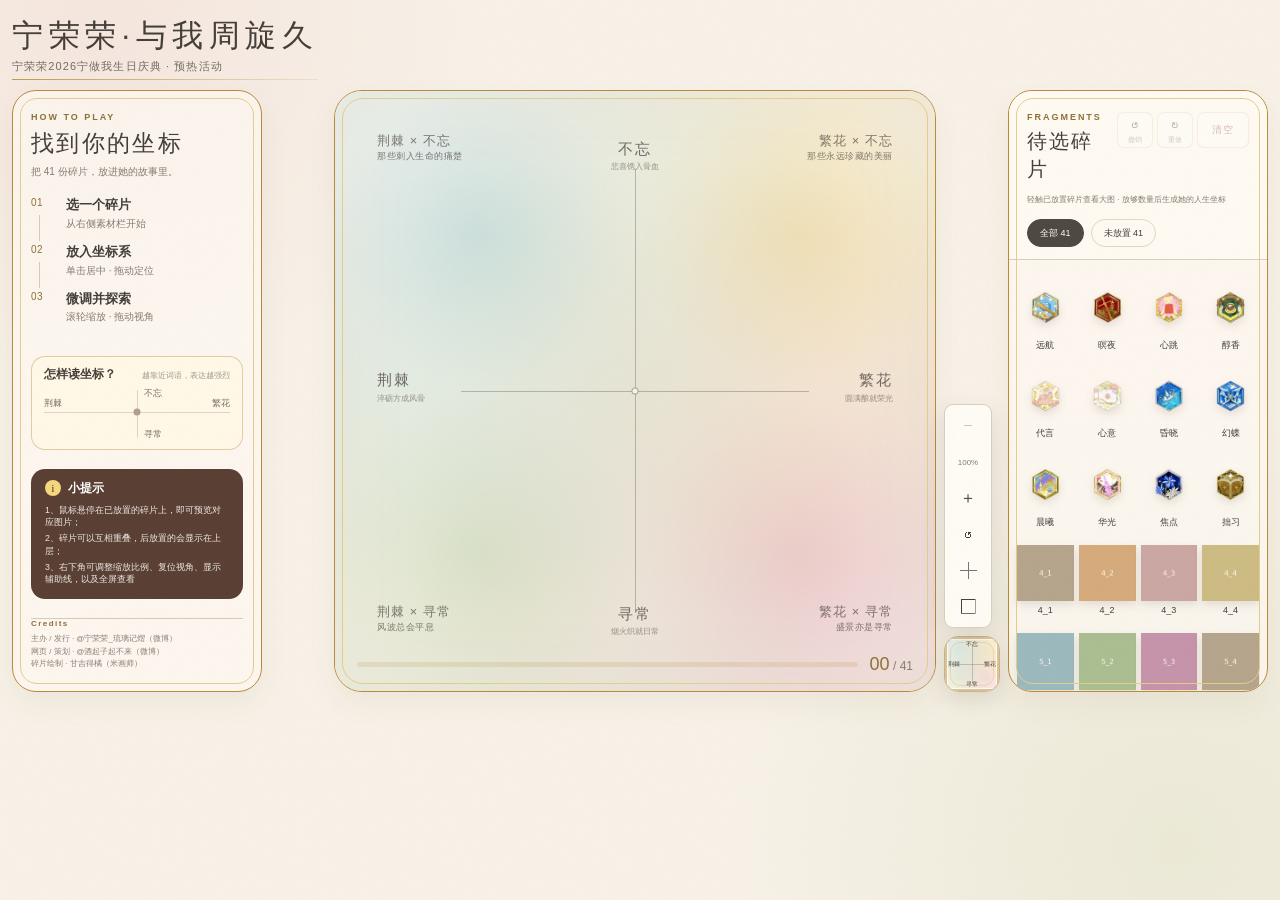
==== index.html @ 5f5aa4e3 "fix: 关闭结果图后完全重置状态" ====
<!doctype html>
<html lang="zh-CN">
<head>
  <meta charset="UTF-8">
  <meta name="viewport" content="width=device-width, initial-scale=1, viewport-fit=cover">
  <meta name="theme-color" content="#f8f2e8">
  <meta name="description" content="与我周旋久——宁荣荣2026宁做我生日庆典预热活动">
  <title>宁荣荣·与我周旋久</title>
  <link rel="stylesheet" href="styles.css?v=20260728-07">
  <link rel="stylesheet" href="fonts.css?v=20260724-01">
</head>
<body>
  <div class="paper-noise" aria-hidden="true"></div>
  <main class="app-shell" id="app">
    <header class="site-header">
      <div class="title-block">
        <h1>宁荣荣·与我周旋久</h1>
        <p class="subtitle">宁荣荣2026宁做我生日庆典 · 预热活动</p>
        <span class="title-rule" aria-hidden="true"></span>
      </div>
      <div class="mobile-credits" aria-label="制作名单">
        <span>主办 / 发行 · @宁荣荣_琉璃记熠<span class="credit-suffix">（微博）</span></span>
        <span>网页 / 策划 · @酒起子起不来<span class="credit-suffix">（微博）</span></span>
        <span>碎片绘制 · 甘吉得橘<span class="credit-suffix">（米画师）</span></span>
      </div>
    </header>

    <section class="workspace" aria-label="碎片坐标编辑器">
      <aside class="guide-panel desktop-only">
        <div class="guide-scroll">
          <div class="guide-primary">
            <p class="section-index">HOW TO PLAY</p>
            <h2>找到你的坐标</h2>
            <p class="guide-intro">把 41 份碎片，放进她的故事里。</p>
            <ol class="steps">
              <li><b>选一个碎片</b><span>从右侧素材栏开始</span></li>
              <li><b>放入坐标系</b><span>单击居中 · 拖动定位</span></li>
              <li><b>微调并探索</b><span>滚轮缩放 · 拖动视角</span></li>
            </ol>
          </div>
          <div class="axis-legend">
            <div class="axis-legend-head"><strong>怎样读坐标？</strong><span>越靠近词语，表达越强烈</span></div>
            <div class="mini-axis" aria-hidden="true">
              <span class="mini-axis-line mini-axis-x"></span>
              <span class="mini-axis-line mini-axis-y"></span>
              <i class="mini-axis-origin"></i>
              <b class="mini-left">荆棘</b><b class="mini-right">繁花</b>
              <b class="mini-top">不忘</b><b class="mini-bottom">寻常</b>
            </div>
          </div>
          <div class="tip-card">
            <strong><i>i</i>小提示</strong>
            <p>1、鼠标悬停在已放置的碎片上，即可预览对应图片；</p>
            <p>2、碎片可以互相重叠，后放置的会显示在上层；</p>
            <p>3、右下角可调整缩放比例、复位视角、显示辅助线，以及全屏查看</p>
          </div>
        </div>
        <div class="guide-footer">
          <div class="credits">
            <span>Credits</span>
            <p>主办 / 发行 · @宁荣荣_琉璃记熠<span class="credit-suffix">（微博）</span></p>
            <p>网页 / 策划 · @酒起子起不来<span class="credit-suffix">（微博）</span></p>
            <p>碎片绘制 · 甘吉得橘<span class="credit-suffix">（米画师）</span></p>
          </div>
        </div>
      </aside>

      <section class="coordinate-section" aria-label="人生坐标系">
        <div class="coordinate-main">
          <div class="mobile-instruction mobile-only" id="mobileInstruction" data-mode="full">
            <div class="mobile-guide-full" id="mobileGuideFull">
              <div class="mobile-guide-step guide-select"><span>1</span><p><b>放置预览</b><small>轻触放置，再点看大图</small></p></div>
              <div class="mobile-guide-step guide-place"><span>2</span><p><b>拖动定位</b><small>长按移到合适位置</small></p></div>
              <div class="mobile-guide-step guide-adjust"><span>3</span><p><b>生成坐标</b><small>放够数量后开启</small></p></div>
            </div>
            <div class="mobile-guide-compact" id="mobileGuideCompact" aria-hidden="true">
              <span>轻触放置/看大图 · 长按拖动定位</span>
              <button type="button" id="mobileGuideCollapseBtn">我知道了</button>
            </div>
          </div>
          <div class="coordinate-editor">
          <div class="coordinate-frame" id="coordinateFrame">
          <div class="coordinate-world" id="coordinateWorld">
            <div class="quadrant-glow" aria-hidden="true"></div>
            <div class="axis axis-x" aria-hidden="true"></div>
            <div class="axis axis-y" aria-hidden="true"></div>
            <div class="origin-mark" aria-hidden="true"></div>
            <div class="guide-line guide-line-x" id="guideLineX" aria-hidden="true"></div>
            <div class="guide-line guide-line-y" id="guideLineY" aria-hidden="true"></div>
            <div class="quadrant-label q-ul"><strong>荆棘 × 不忘</strong><span>那些刺入生命的痛楚</span></div>
            <div class="quadrant-label q-ur"><strong>繁花 × 不忘</strong><span>那些永远珍藏的美丽</span></div>
            <div class="quadrant-label q-ll"><strong>荆棘 × 寻常</strong><span>风波总会平息</span></div>
            <div class="quadrant-label q-lr"><strong>繁花 × 寻常</strong><span>盛景亦是寻常</span></div>
            <div class="axis-copy axis-left"><strong>荆棘</strong><span>淬砺方成风骨</span></div>
            <div class="axis-copy axis-right"><strong>繁花</strong><span>圆满酿就荣光</span></div>
            <div class="axis-copy axis-top"><strong>不忘</strong><span>悲喜镌入骨血</span></div>
            <div class="axis-copy axis-bottom"><strong>寻常</strong><span>烟火织就日常</span></div>
          </div>
          <div class="placed-layer" id="placedLayer"></div>
          <div class="drop-feedback" id="dropFeedback" aria-hidden="true"><span>松开放置</span></div>
          <div class="desktop-progress desktop-only" aria-label="放置进度">
            <div class="desktop-progress-track" aria-hidden="true"><div class="desktop-progress-fill" id="desktopProgressFill"></div></div>
            <strong><em id="placedCountDesktop">00</em> / <span data-total>41</span></strong>
          </div>
          </div>
          <div class="coordinate-side-tools">
          <div class="coordinate-toolbar" id="coordinateToolbar" role="toolbar" aria-label="坐标工具条">
            <button class="toolbar-handle" id="toolbarHandle" type="button" aria-label="拖动工具条"><i></i><i></i><i></i><i></i><i></i><i></i></button>
            <button class="desktop-tool" id="zoomOutBtn" type="button" aria-label="缩小坐标视角">−</button>
            <output class="desktop-tool zoom-value" id="zoomValue" aria-label="当前缩放比例">100%</output>
            <button class="desktop-tool" id="zoomInBtn" type="button" aria-label="放大坐标视角">＋</button>
            <button id="resetViewBtn" type="button" aria-label="复位视角，不会清空已放置碎片" title="复位视角">↺</button>
            <button id="guideBtn" type="button" aria-label="开启参考线" aria-pressed="false" title="开启参考线"><span class="guide-icon"></span></button>
            <button id="fullscreenBtn" type="button" aria-label="进入全屏" aria-pressed="false" title="全屏"><span class="fullscreen-icon"></span></button>
          </div>
          <div class="viewport-minimap desktop-only" id="viewportMinimap" role="application" aria-label="当前画布位置预览，可点击或拖动定位">
            <div class="minimap-axis minimap-axis-x" aria-hidden="true"></div>
            <div class="minimap-axis minimap-axis-y" aria-hidden="true"></div>
            <span class="minimap-label minimap-top">不忘</span>
            <span class="minimap-label minimap-right">繁花</span>
            <span class="minimap-label minimap-bottom">寻常</span>
            <span class="minimap-label minimap-left">荆棘</span>
            <div class="minimap-viewport" id="minimapViewport" aria-hidden="true"></div>
          </div>
          </div>
          </div>
        </div>
      </section>

      <aside class="library-panel" id="libraryPanel" aria-label="待选碎片">
        <div class="library-head" id="libraryHead">
          <div class="library-title-row">
            <div><p class="section-index">FRAGMENTS</p><h2>待选碎片</h2></div>
            <div class="history-actions" role="group" aria-label="历史操作">
              <button id="undoBtn" type="button" aria-label="撤销上一步" disabled><span>↺</span><small>撤销</small></button>
              <button id="redoBtn" type="button" aria-label="重做下一步" disabled><span>↻</span><small>重做</small></button>
              <button class="clear-btn" id="clearBtn" type="button" aria-label="一键清空全部已放置碎片"><span>清空</span></button>
            </div>
          </div>
          <p class="library-help">轻触已放置碎片查看大图 · 放够数量后生成她的人生坐标</p>
          <div class="filter-row" role="group" aria-label="碎片筛选">
            <button class="filter-btn is-active" data-filter="all" type="button" aria-pressed="true">全部 <span data-total>41</span></button>
            <button class="filter-btn" data-filter="unplaced" type="button" aria-pressed="false">未放置 <span id="unplacedCount">41</span></button>
          </div>
          <button class="share-trigger" id="shareTriggerBtn" type="button" hidden>生成她的人生坐标</button>
          <div class="return-target" id="returnTarget" aria-hidden="true"><span>↓</span>松开放回待选区</div>
        </div>
        <div class="logo-scroll" id="logoScroll">
          <div class="logo-grid" id="logoGrid"></div>
          <div class="empty-state" id="emptyState" hidden>所有碎片都已放入坐标</div>
        </div>
        <div class="mobile-progress mobile-only"><span>已放置</span><strong><em id="placedCountMobile">00</em> / <span data-total>41</span></strong></div>
      </aside>
    </section>
  </main>

  <div class="preview-backdrop" id="previewBackdrop" aria-hidden="true"></div>
  <div class="preview-popover" id="previewPopover" role="dialog" aria-label="碎片图片预览" hidden>
    <div id="previewMedia"></div>
  </div>
  <div class="immersive-return" id="immersiveReturn" aria-hidden="true">松开放回待选区</div>
  <div class="drag-ghost" id="dragGhost" aria-hidden="true"></div>
  <div class="toast-stack" id="toastStack" aria-live="polite" aria-atomic="true"></div>
  <div class="sr-only" id="liveRegion" aria-live="polite"></div>

  <dialog class="user-id-dialog" id="userIdDialog" aria-label="输入捡拾者 ID">
    <div class="dialog-card">
      <button class="user-id-close" id="userIdCloseBtn" type="button" aria-label="关闭 ID 输入">×</button>
      <p class="section-index">PICKER ID</p>
      <h2>🎉碎片已捡拾成功</h2>
      <p class="user-id-subtitle">如果需要在结果页署名，请在下方留下你的 ID 信息</p>
      <p class="user-id-prompt">本次捡拾者：<input type="text" id="userIdInput" class="user-id-input" placeholder="请输入你的 ID" maxlength="20" autocomplete="off"></p>
      <div class="dialog-actions">
        <button id="anonymousBtn" type="button"><span class="btn-main">不署名</span><span class="btn-sub">直接输出结果</span></button>
        <button id="confirmUserIdBtn" type="button"><span class="btn-main">确认 ID</span><span class="btn-sub">以此信息输出结果</span></button>
      </div>
    </div>
  </dialog>

  <dialog class="share-dialog" id="shareDialog" aria-label="结果图预览">
    <div class="share-dialog-card">
      <button class="share-close" id="shareCloseBtn" type="button" aria-label="关闭结果图预览">×</button>
      <div class="share-preview" id="sharePreview"><span>正在生成结果图…</span></div>
      <div class="share-save-guide" id="shareSaveGuide" hidden aria-live="polite">
        <div class="share-save-guide-card">
          <strong>长按图片保存到照片</strong>
          <p>当前浏览器没有打开系统保存面板。请长按上方结果图，在系统菜单中选择“保存到照片”。</p>
          <button id="shareSaveGuideCloseBtn" type="button">知道了</button>
        </div>
      </div>
      <div class="share-actions">
        <a id="downloadShareBtn" href="#" download="与我周旋久-我的故事坐标.png" aria-disabled="true">保存图片</a>
        <button id="regenerateShareBtn" type="button">重新生成</button>
        <button id="continueEditBtn" type="button">继续调整</button>
      </div>
      <p class="share-help">点击保存会优先打开 iOS 系统面板；若未弹出，请按页面提示长按图片保存。</p>
    </div>
  </dialog>

  <dialog class="confirm-dialog" id="clearDialog" aria-labelledby="clearTitle">
    <div class="dialog-card">
      <p class="section-index">CLEAR ALL</p>
      <h2 id="clearTitle">清空全部坐标？</h2>
      <p>已放置的碎片将全部回到待选区。清空后仍可撤销一次。</p>
      <div class="dialog-actions">
        <button id="cancelClearBtn" type="button">暂不清空</button>
        <button class="danger" id="confirmClearBtn" type="button">确认清空</button>
      </div>
    </div>
  </dialog>

  <noscript>请启用 JavaScript 后参与活动。</noscript>
  <script src="personality-results.js?v=20260728-11" defer></script>
  <script src="share-card.js?v=20260814-14" defer></script>
  <script src="app.js?v=20260728-10" defer></script>
</body>
</html>
---- styles.css ----
:root {
  --paper: #f7f1e7;
  --paper-2: #fffaf1;
  --ink: #453f3a;
  --muted: #857d73;
  --gold: #bd9b55;
  --gold-deep: #8e7137;
  --line: rgba(117, 102, 76, .3);
  --danger: #b85f55;
  --shadow: 0 18px 44px rgba(68, 57, 42, .14);

  /* 主页坐标系象限色配置：只换颜色顺序时，优先调整下面 8 个 --coord-q-* 变量。 */
  --coord-pink-main: 225 157 172;
  --coord-pink-soft: 234 190 197;
  --coord-yellow-main: 234 203 113;
  --coord-yellow-soft: 241 222 164;
  --coord-blue-main: 154 199 205;
  --coord-blue-soft: 193 220 218;
  --coord-green-main: 179 202 149;
  --coord-green-soft: 211 222 186;
  /* 左上：荆棘 × 不忘 */
  --coord-q-ul-main: var(--coord-blue-main);
  --coord-q-ul-soft: var(--coord-blue-soft);
  /* 右上：繁花 × 不忘 */
  --coord-q-ur-main: var(--coord-yellow-main);
  --coord-q-ur-soft: var(--coord-yellow-soft);
  /* 左下：荆棘 × 寻常 */
  --coord-q-ll-main: var(--coord-green-main);
  --coord-q-ll-soft: var(--coord-green-soft);
  /* 右下：繁花 × 寻常 */
  --coord-q-lr-main: var(--coord-pink-main);
  --coord-q-lr-soft: var(--coord-pink-soft);
}

* { box-sizing: border-box; }

html, body { min-height: 100%; }

img {
  -webkit-user-drag: none;
}

body {
  margin: 0;
  color: var(--ink);
  background:
    radial-gradient(circle at 8% 2%, rgba(235, 184, 184, .2), transparent 24rem),
    radial-gradient(circle at 92% 94%, rgba(196, 206, 159, .23), transparent 28rem),
    var(--paper);
  font-family: var(--sans);
  overflow-x: hidden;
  overscroll-behavior: none;
}

button { color: inherit; font: inherit; }
button, [role="button"] { -webkit-tap-highlight-color: transparent; }
.logo-card, .placed-logo, .preview-popover, .drag-ghost,
.logo-card *, .placed-logo *, .preview-popover *, .drag-ghost * {
  user-select: none;
  -webkit-user-select: none;
  -webkit-touch-callout: none;
  -webkit-user-drag: none;
}
.logo-card img, .placed-logo img, .preview-popover img, .drag-ghost img {
  pointer-events: none;
}
button:focus-visible, .logo-card:focus-visible {
  outline: 3px solid rgba(166, 124, 43, .56);
  outline-offset: 3px;
}
button:disabled { cursor: not-allowed; opacity: .36; }

.paper-noise {
  position: fixed;
  inset: 0;
  pointer-events: none;
  opacity: .28;
  z-index: 10000;
  background-image: url("data:image/svg+xml,%3Csvg xmlns='http://www.w3.org/2000/svg' width='150' height='150' viewBox='0 0 150 150'%3E%3Cfilter id='n'%3E%3CfeTurbulence type='fractalNoise' baseFrequency='.8' numOctaves='3' stitchTiles='stitch'/%3E%3C/filter%3E%3Crect width='100%25' height='100%25' filter='url(%23n)' opacity='.045'/%3E%3C/svg%3E");
}

.app-shell {
  min-height: 100dvh;
  padding: 20px 12px 18px;
  position: relative;
}

.site-header {
  min-height: 58px;
  display: flex;
  align-items: flex-start;
  justify-content: space-between;
  max-width: 1440px;
  margin: 0 auto 10px;
}

.section-index {
  margin: 0 0 5px;
  color: var(--gold-deep);
  font: 600 9px/1.2 var(--sans);
  letter-spacing: .22em;
}

.title-block h1 {
  margin: 0;
  font: 500 clamp(28px, 2.4vw, 38px)/1.05 var(--sans);
  letter-spacing: .18em;
}

.subtitle {
  display: inline-block;
  margin: 7px 0 0;
  color: #756c62;
  font-size: 11px;
  letter-spacing: .1em;
}

.title-rule {
  display: block;
  height: 1px;
  width: 100%;
  margin-top: 5px;
  background: linear-gradient(90deg, var(--gold), rgba(189, 155, 85, .15));
}

.mobile-credits, .mobile-only { display: none; }

.workspace {
  max-width: 1480px;
  height: min(780px, calc(100dvh - 108px));
  min-height: 580px;
  margin: 0 auto;
  display: grid;
  grid-template-columns: minmax(255px, 270px) minmax(480px, 1fr) minmax(348px, 360px);
  justify-content: center;
  gap: 12px;
}

.guide-panel, .library-panel, .coordinate-frame, .mobile-instruction {
  --frame-radius: 24px;
  position: relative;
  border: 1.6px solid #b88a3a;
  border-radius: var(--frame-radius);
  background: rgba(255, 251, 244, .63);
  box-shadow: 0 12px 30px rgba(103, 75, 31, .06);
}

.guide-panel::after, .library-panel::after, .coordinate-frame::after, .mobile-instruction::after {
  content: "";
  position: absolute;
  inset: 7px;
  z-index: 30;
  border: 1px solid #e4cc8b;
  border-radius: calc(var(--frame-radius) - 7px);
  pointer-events: none;
}

.guide-panel {
  height: 100%;
  min-height: 0;
  display: flex;
  flex-direction: column;
  padding: 21px 18px 20px;
}

.guide-scroll { overflow: auto; min-height: 0; scrollbar-width: thin; }
.guide-scroll h2, .library-head h2 {
  font: 500 23px/1.38 var(--sans);
  letter-spacing: .1em;
  margin: 0;
}
.guide-intro { margin: 5px 0 0; color: var(--muted); font-size: 10px; white-space: nowrap; }

.steps { list-style: none; padding: 0; margin: 18px 0 8px; counter-reset: step; }
.steps li { position: relative; padding: 0 0 13px 35px; }
.steps li::before {
  counter-increment: step;
  content: "0" counter(step);
  position: absolute;
  left: 0;
  top: 1px;
  color: var(--gold-deep);
  font: 600 10px/1 var(--sans);
  letter-spacing: .05em;
}
.steps li:not(:last-child)::after { content: ""; position: absolute; left: 8px; top: 18px; bottom: 3px; border-left: 1px solid var(--line); }
.steps b { display: block; font: 600 13px/1.3 var(--sans); }
.steps span { display: block; color: var(--muted); font-size: 10px; line-height: 1.5; margin-top: 2px; white-space: nowrap; }

.axis-legend { border: 1px solid rgba(196, 163, 91, .5); border-radius: 14px; padding: 9px 12px 8px; background: #fff8e7; }
.axis-legend-head { display: flex; align-items: baseline; justify-content: space-between; gap: 8px; white-space: nowrap; }
.axis-legend-head strong { font: 600 12px var(--sans); }
.axis-legend-head span { color: #a0978e; font-size: 8px; }
.mini-axis { position: relative; height: 54px; margin-top: 4px; color: #796e66; }
.mini-axis-line { position: absolute; display: block; background: #ddd5cd; }
.mini-axis-x { left: 0; right: 0; top: 25px; height: 1px; }
.mini-axis-y { top: 3px; bottom: 3px; left: 50%; width: 1px; }
.mini-axis-origin { position: absolute; left: 50%; top: 25px; width: 7px; height: 7px; border-radius: 50%; background: #b29e8e; transform: translate(-50%, -50%); }
.mini-axis b { position: absolute; font: 600 9px var(--sans); }
.mini-left { left: 0; top: 10px; }.mini-right { right: 0; top: 10px; }
.mini-top { left: calc(50% + 7px); top: 0; }.mini-bottom { left: calc(50% + 7px); bottom: 0; }
.tip-card { margin-top: 8px; padding: 11px 14px 10px; border-radius: 14px; background: #5a4034; color: #fff; }
.tip-card strong { display: flex; align-items: center; gap: 7px; margin-bottom: 7px; font: 600 12px var(--sans); }
.tip-card strong i { width: 16px; height: 16px; display: grid; place-items: center; border-radius: 50%; background: #f4d77e; color: #2d2a27; font: 700 10px var(--symbol); }
.tip-card p { margin: 3px 0; color: #eee8e3; font-size: 8.8px; line-height: 1.45;  }

.guide-footer { margin-top: auto; padding-top: 11px; }
.desktop-progress { display: none; }
.desktop-progress strong { font: 400 12px var(--sans); color: var(--muted); white-space: nowrap; }
.desktop-progress em { color: var(--gold-deep); font: 500 18px var(--sans); font-style: normal; }
.desktop-progress-track { flex: 1; height: 5px; border-radius: 999px; background: rgba(184, 138, 58, .16); overflow: hidden; }
.desktop-progress-fill { width: 0%; height: 100%; border-radius: inherit; background: var(--gold); transition: width .22s ease; }
.credits { padding-top: 11px; font-size: 8px; color: #8a8177; line-height: 1.6; }
.credits > span { display: block; margin-bottom: 5px; color: var(--gold-deep); font: 600 8px var(--sans); letter-spacing: .18em; }
.credits p { margin: 0; }

.coordinate-section { height: 100%; min-height: 0; }
.coordinate-main { position: relative; min-width: 0; height: 100%; display: flex; align-items: center; justify-content: center; }
.coordinate-editor { width: 100%; display: grid; grid-template-columns: 72px minmax(0, 1fr) 72px; align-items: stretch; column-gap: 8px; }
.coordinate-side-tools { grid-column: 3; width: 72px; min-width: 0; display: flex; flex-direction: column; align-items: flex-start; justify-content: flex-end; gap: 8px; }
.coordinate-frame {
  grid-column: 2;
  --frame-radius: 28px;
  position: relative;
  width: min(100%, calc(100dvh - 108px));
  max-width: 780px;
  aspect-ratio: 1;
  align-self: center;
  overflow: hidden;
  cursor: grab;
  touch-action: none;
  background: #f8f4ed;
}
.coordinate-frame.is-panning { cursor: grabbing; }
.coordinate-frame.is-drop-valid { box-shadow: inset 0 0 0 3px rgba(184, 141, 56, .74), 0 0 0 6px rgba(184, 141, 56, .12); }
.coordinate-frame.is-drop-invalid { box-shadow: inset 0 0 0 3px rgba(184, 95, 85, .75); }

.coordinate-world {
  position: absolute;
  inset: 0;
  transform-origin: 50% 50%;
  will-change: transform;
  overflow: visible;
  background:
    /* 左上：荆棘 × 不忘 */
    radial-gradient(ellipse at 24% 24%, rgb(var(--coord-q-ul-main) / .45) 0%, rgb(var(--coord-q-ul-soft) / .28) 23%, rgba(248, 244, 237, 0) 58%),
    /* 右上：繁花 × 不忘 */
    radial-gradient(ellipse at 77% 24%, rgb(var(--coord-q-ur-main) / .45) 0%, rgb(var(--coord-q-ur-soft) / .26) 24%, rgba(248, 244, 237, 0) 58%),
    /* 左下：荆棘 × 寻常 */
    radial-gradient(ellipse at 24% 77%, rgb(var(--coord-q-ll-main) / .42) 0%, rgb(var(--coord-q-ll-soft) / .26) 25%, rgba(248, 244, 237, 0) 59%),
    /* 右下：繁花 × 寻常 */
    radial-gradient(ellipse at 77% 77%, rgb(var(--coord-q-lr-main) / .48) 0%, rgb(var(--coord-q-lr-soft) / .27) 25%, rgba(248, 244, 237, 0) 59%),
    linear-gradient(135deg, #faf7f1, #f5f0e8);
}

.quadrant-glow { position: absolute; inset: 0; box-shadow: inset 0 0 90px rgba(107, 89, 58, .06); pointer-events: none; }
.axis { position: absolute; background: rgba(90, 81, 72, .35); pointer-events: none; }
.axis-x { left: 21%; right: 21%; top: 50%; height: 1px; }
.axis-y { top: 15%; bottom: 15%; left: 50%; width: 1px; }
.origin-mark { position: absolute; width: 7px; height: 7px; left: 50%; top: 50%; border: 1px solid rgba(91, 80, 65, .46); border-radius: 50%; transform: translate(-50%, -50%); background: #f7f1e8; }
.guide-line { display: none; position: absolute; z-index: 4; pointer-events: none; border-color: rgba(139, 106, 42, .58); border-style: dashed; }
.guide-line-x { left: 3%; right: 3%; height: 0; border-width: 1px 0 0; top: 50%; }
.guide-line-y { top: 3%; bottom: 3%; width: 0; border-width: 0 0 0 1px; left: 50%; }
.coordinate-world.guides-on .guide-line { display: block; }

.coordinate-world { --coord-label-gap: 1px; --coord-label-edge: 7%; --coord-bottom-label-top: 85.5%; }
.quadrant-label { position: absolute; z-index: 1; color: rgba(73, 66, 60, .68); line-height: 1.28; pointer-events: none; }
.quadrant-label strong { display: block; font: 500 clamp(11px, 1vw, 14px) var(--sans); letter-spacing: .08em; }
.quadrant-label span { display: block; margin-top: var(--coord-label-gap); font-size: clamp(7px, .7vw, 9px); line-height: 1.28; letter-spacing: .06em; }
.q-ul { left: var(--coord-label-edge); top: var(--coord-label-edge); }.q-ur { right: var(--coord-label-edge); top: var(--coord-label-edge); text-align: right; }
.q-ll { left: var(--coord-label-edge); top: var(--coord-bottom-label-top); }.q-lr { right: var(--coord-label-edge); top: var(--coord-bottom-label-top); text-align: right; }
.axis-copy { position: absolute; z-index: 1; pointer-events: none; color: rgba(68, 61, 56, .74); }
.axis-copy strong { display: block; font: 500 clamp(12px, 1.2vw, 17px) var(--sans); letter-spacing: .12em; }
.axis-copy span { display: block; margin-top: var(--coord-label-gap); font-size: clamp(7px, .65vw, 9px); line-height: 1.28; color: rgba(91, 82, 74, .58); }
.axis-left, .axis-right { top: 50%; width: 24%; height: 0; }
.axis-left { left: var(--coord-label-edge); text-align: left; }
.axis-right { right: var(--coord-label-edge); text-align: right; }
.axis-left strong, .axis-right strong { position: absolute; bottom: calc(var(--coord-label-gap) / 2); width: 100%; }
.axis-left span, .axis-right span { position: absolute; top: calc(var(--coord-label-gap) / 2); width: 100%; }
.axis-top { top: var(--coord-label-edge); left: 50%; transform: translateX(-50%); display: flex; flex-direction: column; align-items: center; text-align: center; gap: 0; }
.axis-bottom { top: var(--coord-bottom-label-top); left: 50%; transform: translateX(-50%); display: flex; flex-direction: column; align-items: center; text-align: center; gap: 0; }

.placed-layer { position: absolute; inset: 0; z-index: 5; pointer-events: none; }
.placed-logo {
  position: absolute;
  width: 54px;
  aspect-ratio: 1;
  border: 0;
  padding: 0;
  background: transparent;
  transform: translate(-50%, -50%);
  cursor: grab;
  touch-action: none;
  pointer-events: auto;
  filter: none;
  user-select: none;
  -webkit-user-select: none;
  -webkit-touch-callout: none;
}
.placed-logo:active { cursor: grabbing; }
.placed-logo img, .placed-logo .placeholder-mark { display: block; width: 100%; height: 100%; object-fit: contain; user-select: none; -webkit-user-select: none; -webkit-user-drag: none; -webkit-touch-callout: none; }
.placed-logo .placeholder-mark { display: grid; place-items: center; color: rgba(255,255,255,.82); font: 600 12px var(--sans); border-radius: 10px; }
.placed-logo.is-selected { filter: none; }
.placed-logo.is-overlap { animation: overlapPulse .7s ease; }
@keyframes overlapPulse { 45% { transform: translate(-50%, -50%) scale(1.08); } }

.coordinate-toolbar {
  position: static;
  z-index: 20;
  display: flex;
  flex-direction: column;
  align-items: center;
  gap: 4px;
  min-width: 42px;
  padding: 5px 7px;
  border: 1px solid rgba(125, 105, 68, .3);
  border-radius: 9px;
  background: rgba(255, 252, 247, .9);
  box-shadow: 0 9px 24px rgba(62, 52, 38, .13);
  backdrop-filter: blur(10px);
  -webkit-backdrop-filter: blur(10px);
  touch-action: none;
  margin: 0;
}
.coordinate-toolbar button, .zoom-value {
  width: 32px;
  height: 32px;
  border: 0;
  border-radius: 6px;
  background: transparent;
  display: grid;
  place-items: center;
  padding: 0;
  font-size: 16px;
}
.coordinate-toolbar button:hover { background: rgba(181, 151, 94, .12); }
.coordinate-toolbar button[aria-pressed="true"] { color: #6f5521; background: rgba(184, 138, 58, .22); box-shadow: inset 0 0 0 1px rgba(129, 96, 37, .18), 0 2px 6px rgba(103, 75, 31, .08); }
.coordinate-toolbar button[aria-pressed="true"] .guide-icon { opacity: 1; }
.coordinate-toolbar .toolbar-handle { display: none; }
.toolbar-handle i { width: 3px; height: 3px; border-radius: 50%; background: #9b9185; }
.zoom-value { width: 32px; color: var(--muted); font-size: 8px; }
.guide-icon { width: 17px; height: 17px; display: block; background: linear-gradient(90deg, transparent 47%, currentColor 48% 53%, transparent 54%), linear-gradient(transparent 47%, currentColor 48% 53%, transparent 54%); opacity: .72; }
.fullscreen-icon { width: 15px; height: 15px; display: block; border: 1.5px solid currentColor; clip-path: polygon(0 0, 38% 0, 38% 15%, 15% 15%, 15% 38%, 0 38%, 0 0, 100% 0, 100% 38%, 85% 38%, 85% 15%, 62% 15%, 62% 0, 100% 0, 100% 100%, 62% 100%, 62% 85%, 85% 85%, 85% 62%, 100% 62%, 100% 100%, 0 100%, 0 62%, 15% 62%, 15% 85%, 38% 85%, 38% 100%, 0 100%); }

.viewport-minimap {
  position: relative;
  z-index: 19;
  width: 72px;
  height: 72px;
  overflow: hidden;
  border: 1px solid rgba(184, 138, 58, .58);
  border-radius: 15px;
  background:
    /* 左上：荆棘 × 不忘 */
    radial-gradient(circle at 24% 24%, rgb(var(--coord-q-ul-main) / .34), transparent 58%),
    /* 右上：繁花 × 不忘 */
    radial-gradient(circle at 77% 24%, rgb(var(--coord-q-ur-main) / .34), transparent 58%),
    /* 左下：荆棘 × 寻常 */
    radial-gradient(circle at 24% 77%, rgb(var(--coord-q-ll-main) / .31), transparent 59%),
    /* 右下：繁花 × 寻常 */
    radial-gradient(circle at 77% 77%, rgb(var(--coord-q-lr-main) / .35), transparent 59%),
    rgba(255,252,246,.92);
  box-shadow: 0 8px 20px rgba(62,52,38,.12);
  cursor: crosshair;
  touch-action: none;
  user-select: none;
}
.viewport-minimap::after { content: ""; position: absolute; inset: 5px; border: 1px solid rgba(228,204,139,.72); border-radius: 10px; pointer-events: none; }
.minimap-axis { position: absolute; z-index: 1; background: rgba(84,76,69,.3); pointer-events: none; }
.minimap-axis-x { left: 7px; right: 7px; top: 50%; height: 1px; }
.minimap-axis-y { top: 7px; bottom: 7px; left: 50%; width: 1px; }
.minimap-label { position: absolute; z-index: 3; color: #514943; font: 500 6px/1 var(--sans); pointer-events: none; }
.minimap-top { top: 4px; left: 50%; transform: translateX(-50%); }
.minimap-right { right: 3px; top: 50%; transform: translateY(-50%); }
.minimap-bottom { bottom: 4px; left: 50%; transform: translateX(-50%); }
.minimap-left { left: 3px; top: 50%; transform: translateY(-50%); }
.minimap-viewport { position: absolute; z-index: 2; left: 0; top: 0; width: 100%; height: 100%; border: 2px solid #e67670; border-radius: 4px; background: rgba(255,255,255,.08); box-shadow: 0 0 0 1px rgba(255,255,255,.72) inset; pointer-events: none; transition: left .08s linear, top .08s linear, width .08s linear, height .08s linear; }
.viewport-minimap.is-overview .minimap-viewport { border-color: rgba(184,138,58,.42); }

.drop-feedback { position: absolute; inset: 0; z-index: 15; display: grid; place-items: center; opacity: 0; pointer-events: none; transition: opacity .15s; border: 2px solid var(--gold); background: rgba(255, 247, 226, .08); }
.drop-feedback span { background: rgba(72, 62, 49, .84); color: white; border-radius: 18px; padding: 8px 15px; font-size: 11px; }
.coordinate-frame.is-drop-valid .drop-feedback { opacity: 1; }

.library-panel { height: 100%; min-height: 0; display: flex; flex-direction: column; overflow: hidden; }
.library-head { position: relative; padding: 21px 18px 12px; border-bottom: 1px solid var(--line); background: rgba(255, 251, 244, .76); z-index: 2; }
.library-title-row { display: flex; justify-content: space-between; gap: 8px; align-items: flex-start; }
.library-head h2 { font-size: 20px; }
.history-actions { display: flex; gap: 4px; align-items: center; }
.history-actions button {
  border: 1px solid rgba(139, 117, 74, .25);
  background: rgba(255,255,255,.44);
  border-radius: 7px;
  min-width: 36px;
  height: 36px;
  padding: 2px 5px;
  display: grid;
  place-items: center;
  line-height: 1;
}
.history-actions button span { font-size: 15px; }
.history-actions button small { font-size: 7px; color: var(--muted); }
.history-actions .clear-btn { min-width: 52px; border-color: rgba(184,95,85,.27); color: #98524b; }
.history-actions .clear-btn span { font-size: 10px; letter-spacing: .06em; }
.library-help { margin: 11px 0 12px; color: var(--muted); font-size: 8px; line-height: 1.6; }
.filter-row { display: flex; gap: 7px; }
.filter-btn { min-height: 28px; padding: 4px 12px; border-radius: 15px; border: 1px solid rgba(139,117,74,.26); background: transparent; font-size: 9px; }
.filter-btn.is-active { background: #4e4943; color: #fffaf1; border-color: #4e4943; }
.share-trigger { width: 100%; min-height: 34px; margin-top: 10px; border: 1px solid rgba(142,113,55,.42); border-radius: 999px; color: #fffaf1; background: linear-gradient(135deg, #9a7a3b, #7f6634); box-shadow: 0 10px 20px rgba(103,75,31,.12); font: 600 11px var(--sans); letter-spacing: .1em; }
.share-trigger[hidden] { display: none; }
.return-target { position: absolute; inset: 0; display: flex; align-items: center; justify-content: center; gap: 8px; color: #7d632f; background: rgba(250, 239, 205, .96); border: 2px dashed rgba(162, 124, 46, .64); opacity: 0; pointer-events: none; transition: opacity .15s; font: 500 13px var(--sans); }
.library-panel.is-returning .return-target { opacity: 1; }
.return-target.is-over { background: rgba(243, 222, 164, .98); }
.logo-scroll { min-height: 0; flex: 1; overflow-y: auto; overscroll-behavior: contain; scrollbar-color: rgba(154,126,76,.45) transparent; scrollbar-width: thin; touch-action: pan-y; }
.logo-grid { padding: 15px 8px 26px; display: grid; grid-template-columns: repeat(4, minmax(0, 1fr)); gap: 13px 5px; }
.logo-card { appearance: none; border: 0; padding: 0; min-width: 0; background: transparent; text-align: center; cursor: grab; touch-action: pan-y; position: relative; user-select: none; -webkit-user-select: none; -webkit-touch-callout: none; }
.logo-card:active { cursor: grabbing; }
.logo-thumb { width: 100%; aspect-ratio: 1; display: grid; place-items: center; position: relative; filter: drop-shadow(0 4px 4px rgba(69,56,41,.12)); }
.logo-thumb img { display: block; width: 100%; height: 100%; object-fit: contain; user-select: none; -webkit-user-select: none; -webkit-user-drag: none; -webkit-touch-callout: none; }
.logo-thumb .placeholder-mark { width: 78%; height: 78%; border-radius: 9px; display: grid; place-items: center; color: rgba(255,255,255,.82); font: 600 10px var(--sans); }
.logo-card > span { display: block; overflow: hidden; margin-top: 4px; font: 500 9px/1.2 var(--sans); white-space: nowrap; text-overflow: ellipsis; }
.logo-card.is-placed { opacity: .5; }
.logo-card.is-placed .logo-thumb::after { content: "已放置"; position: absolute; inset: auto 0 1px; margin: auto; width: max-content; color: white; background: rgba(75,68,61,.78); padding: 2px 5px; border-radius: 6px; font-size: 6px; }
.logo-card.is-focused .logo-thumb { filter: drop-shadow(0 0 5px rgba(166,124,43,.7)); }
.empty-state { color: var(--muted); text-align: center; padding: 50px 16px; font: 13px var(--sans); }

.preview-backdrop {
  display: none;
}

@media (max-width: 1023px) {
  .preview-backdrop {
    display: block;
    position: fixed;
    inset: 0;
    z-index: 199;
    background: rgba(45, 40, 35, .4);
    opacity: 0;
    pointer-events: none;
    transition: opacity .15s ease;
  }
  .preview-backdrop.is-visible {
    opacity: 1;
    pointer-events: auto;
  }
}

.preview-popover {
  position: fixed;
  z-index: 200;
  width: max-content;
  max-width: calc(100vw - 20px);
  pointer-events: none;
  padding: 9px;
  border-radius: 18px;
  background: rgba(255, 253, 249, .96);
  box-shadow: 0 18px 42px rgba(55, 46, 34, .25);
  opacity: 0;
  transform: translateY(7px) scale(.98);
  transition: opacity .15s ease, transform .15s ease;
}
.preview-popover.is-visible { opacity: 1; transform: none; }
.preview-popover > div { width: max-content; max-width: 100%; overflow: hidden; border-radius: 11px; background: #ead9bf; }
.preview-popover img { display: block; width: auto; height: auto; max-width: min(310px, calc(100vw - 38px)); max-height: min(70vh, 520px); object-fit: contain; }
.preview-placeholder { width: min(310px, calc(100vw - 38px)); aspect-ratio: 16 / 10; }
.preview-popover .placeholder-mark { display: block; width: 100%; height: 100%; }

.drag-ghost { position: fixed; z-index: 500; width: 58px; height: 58px; pointer-events: none; transform: translate(-50%,-50%) scale(.96); opacity: 0; filter: drop-shadow(0 8px 10px rgba(49,40,30,.25)); }
.drag-ghost.is-active { opacity: .95; transform: translate(-50%,-50%) scale(1.04); }
.drag-ghost img, .drag-ghost .placeholder-mark { width: 100%; height: 100%; object-fit: contain; display: grid; place-items: center; border-radius: 10px; color: #fff; font: 600 12px var(--sans); }

.toast-stack { position: fixed; left: 50%; top: max(18px, env(safe-area-inset-top)); z-index: 1000; transform: translateX(-50%); display: grid; place-items: center; pointer-events: none; }
.toast { opacity: 0; transform: translateY(-6px); background: rgba(65,58,51,.91); color: #fff; padding: 9px 15px; border-radius: 20px; box-shadow: 0 8px 22px rgba(44,37,30,.16); font-size: 11px; white-space: nowrap; transition: opacity .18s ease, transform .18s ease, background-color .18s ease; }
.toast.is-visible { opacity: 1; transform: translateY(0); }
.toast.is-error { background: rgba(145,72,65,.94); }

.share-dialog { border: 0; padding: 0; background: transparent; width: min(430px, calc(100vw - 24px)); max-width: calc(100vw - 24px); max-height: min(94dvh, 860px); overflow: auto; }
.confirm-dialog, .user-id-dialog { border: 0; padding: 0; background: transparent; max-width: calc(100vw - 32px); }
.share-dialog::backdrop, .confirm-dialog::backdrop, .user-id-dialog::backdrop { background: rgba(63,55,47,.32); backdrop-filter: blur(3px); }
.share-dialog.is-fallback-open, .confirm-dialog.is-fallback-open, .user-id-dialog.is-fallback-open { position: fixed; inset: 0; width: 100%; height: 100%; max-width: none; display: grid; place-items: center; background: rgba(63,55,47,.32); z-index: 1200; }
.share-dialog-card { position: relative; width: 100%; padding: 0 0 16px; background: transparent; border: 0; border-radius: 0; box-shadow: none; text-align: center; }
.share-close { position: absolute; top: 10px; right: 10px; z-index: 2; width: 34px; height: 34px; border: 0; border-radius: 50%; background: rgba(255, 250, 241, .86); color: var(--muted); box-shadow: 0 4px 14px rgba(55,46,34,.16); font-size: 22px; line-height: 1; }
.share-preview { min-height: 320px; display: grid; place-items: center; background: transparent; overflow: visible; color: var(--muted); font-size: 12px; }
.share-preview img { display: block; width: 100%; aspect-ratio: 3 / 4; object-fit: contain; border-radius: 0; }
.share-save-guide { position: absolute; inset: 0; z-index: 4; display: grid; place-items: center; padding: 24px; background: rgba(63, 55, 47, .18); backdrop-filter: blur(2px); opacity: 0; transition: opacity .18s ease; }
.share-save-guide[hidden] { display: none; }
.share-save-guide.is-visible { opacity: 1; }
.share-save-guide-card { width: min(280px, calc(100vw - 72px)); padding: 20px 18px 18px; border: 1px solid rgba(184, 138, 58, .36); border-radius: 18px; background: rgba(255, 250, 241, .97); box-shadow: 0 16px 42px rgba(55, 46, 34, .2); color: var(--ink); text-align: center; }
.share-save-guide-card strong { display: block; font: 600 16px var(--sans); letter-spacing: .02em; }
.share-save-guide-card p { margin: 10px 0 16px; color: var(--muted); font-size: 12px; line-height: 1.7; }
.share-save-guide-card button { min-width: 104px; min-height: 36px; border: 0; border-radius: 999px; background: #8e7137; color: #fffaf1; font: 500 12px var(--sans); }
.share-actions { display: grid; grid-template-columns: 1fr 1fr 1fr; gap: 10px; margin-top: 14px; }
.share-actions a, .share-actions button { min-height: 42px; display: grid; place-items: center; border: 1px solid rgba(139,117,74,.28); border-radius: 999px; background: rgba(255,250,241,.92); color: var(--ink); text-decoration: none; font: 500 12px var(--sans); }
.share-actions a:not([aria-disabled="true"]) { color: #fffaf1; background: #8e7137; border-color: #8e7137; }
.share-actions a[aria-disabled="true"] { opacity: .42; pointer-events: none; }
.share-help { margin: 12px 0 0; color: var(--muted); font-size: 10px; line-height: 1.7; }
.dialog-card { position: relative; width: min(400px, calc(100vw - 32px)); padding: 32px; background: var(--paper-2); border: 1px solid rgba(141,112,57,.32); border-radius: 14px; box-shadow: var(--shadow); }
.user-id-close { position: absolute; top: 10px; right: 10px; z-index: 2; width: 34px; height: 34px; border: 0; border-radius: 50%; background: rgba(255, 250, 241, .86); color: var(--muted); box-shadow: 0 4px 14px rgba(55,46,34,.16); font-size: 22px; line-height: 1; cursor: pointer; }
.user-id-close:hover { background: rgba(255, 250, 241, 1); }
.dialog-card h2 { font: 500 22px var(--sans); margin: 0 0 8px; }
.user-id-subtitle { color: var(--muted); font: 400 14px var(--sans); margin: 0 0 16px; line-height: 1.6; }
.dialog-card > p:not(.section-index) { color: var(--muted); font-size: 12px; line-height: 1.8; }
.user-id-prompt { display: flex; align-items: center; gap: 8px; margin: 16px 0 0 !important; }
.user-id-input { flex: 1; padding: 8px 12px; border: 1px solid var(--line); border-radius: 6px; background: var(--paper); color: var(--ink); font: 400 14px var(--sans); outline: none; transition: border-color .15s ease; }
.user-id-input:focus { border-color: var(--accent); }
.user-id-input::placeholder { color: var(--muted); }
.dialog-actions { display: grid; grid-template-columns: 1fr 1fr; gap: 10px; margin-top: 22px; }
.dialog-actions button { min-height: 56px; border: 1px solid var(--line); border-radius: 8px; background: transparent; display: flex; flex-direction: column; align-items: center; justify-content: center; padding: 6px 8px; gap: 2px; }
.dialog-actions .btn-main { font-size: 15px; font-weight: 500; line-height: 1.3; }
.dialog-actions .btn-sub { font-size: 11px; color: var(--muted); line-height: 1.3; }
.dialog-actions .danger { background: #8f554e; border-color: #8f554e; color: white; }
.dialog-actions .danger .btn-sub { color: rgba(255,255,255,0.8); }
.sr-only { position: absolute !important; width: 1px; height: 1px; padding: 0; margin: -1px; overflow: hidden; clip: rect(0,0,0,0); white-space: nowrap; border: 0; }
.immersive-return { display: none; }

body.is-immersive { overflow: hidden; }
body.is-immersive .app-shell { position: fixed; inset: 0; padding: 12px; background: var(--paper); }
body.is-immersive .site-header,
body.is-immersive .guide-panel,
body.is-immersive .mobile-instruction { display: none !important; }
body.is-immersive .workspace { width: min(100%, 1260px); height: calc(100dvh - 24px); min-height: 0; margin: auto; display: grid; grid-template-columns: minmax(0, 1fr) minmax(320px, 360px); gap: 14px; align-items: center; }
body.is-immersive .coordinate-section { width: 100%; height: min(780px, calc(100dvh - 24px)); }
body.is-immersive .coordinate-frame { width: min(100%, calc(100dvh - 24px)); height: auto; max-width: 780px; margin: auto; }
body.is-immersive .library-panel { display: flex !important; width: 100%; height: min(780px, calc(100dvh - 24px)); }

@media (max-width: 1199px) and (min-width: 1024px) {
  .app-shell { padding-inline: 10px; }
  .workspace { grid-template-columns: 250px minmax(0, 1fr) 260px; gap: 8px; }
  .guide-panel { padding-inline: 15px; }
  .library-head { padding-inline: 13px; }
  .history-actions button { min-width: 33px; }
  .tip-card p { font-size: 8px; }
}

@media (max-width: 1023px) {
  body { overflow-y: auto; overscroll-behavior-y: auto; }
  .desktop-only, .desktop-tool { display: none !important; }
  .mobile-only { display: flex; }
  .app-shell { padding: max(20px, env(safe-area-inset-top)) 12px max(12px, env(safe-area-inset-bottom)); min-height: 100dvh; }
  .site-header { min-height: auto; margin: 0 8px 12px; align-items: flex-start; gap: 8px; }
  .title-block h1 { font-size: clamp(19px, 5.2vw, 22px); letter-spacing: .06em; white-space: nowrap; }
  .subtitle { font-size: 8px; letter-spacing: .05em; }
  .mobile-credits { display: flex; flex-direction: column; flex: 0 1 42%; padding-top: 6px; text-align: right; color: var(--muted); font-size: 6px; line-height: 1.7; }
  .mobile-credits .credit-suffix { display: none; }
  .workspace { height: auto; min-height: 0; display: flex; flex-direction: column; gap: 10px; }
  .coordinate-section { position: relative; display: block; order: 1; height: auto; }
  .coordinate-main { height: auto; display: block; }
  .coordinate-editor { display: block; }
  .coordinate-side-tools { display: block; }
  .mobile-instruction[hidden] { display: none !important; }
  .mobile-instruction {
    --frame-radius: 18px;
    width: calc(100% - 24px);
    max-width: 342px;
    height: 40px;
    min-height: 40px;
    margin: 0 auto 8px;
    padding: 4px 8px 4px 12px;
    display: block;
    overflow: hidden;
    background:
      linear-gradient(135deg, rgba(255, 253, 247, .98), rgba(250, 241, 225, .9)),
      rgba(255, 253, 244, .95);
    box-shadow: 0 10px 26px rgba(103, 75, 31, .07);
    opacity: 1;
    transform: translateY(0);
    transition: height .42s ease, min-height .42s ease, margin .42s ease, padding .42s ease, border-width .42s ease, opacity .26s ease, transform .26s ease;
  }
  .mobile-instruction.is-hiding {
    opacity: 0;
    transform: translateY(-4px);
    pointer-events: none;
  }
  .mobile-instruction.is-collapsed {
    height: 0;
    min-height: 0;
    margin-bottom: 0;
    padding-top: 0;
    padding-bottom: 0;
    border-width: 0;
    box-shadow: none;
  }
  .mobile-instruction.is-locked {
    height: 40px;
    min-height: 40px;
    margin-bottom: 8px;
    padding-top: 4px;
    padding-bottom: 4px;
    border-width: 1.6px;
    transition: opacity .18s ease, transform .18s ease;
  }
  .mobile-guide-full {
    min-height: 30px;
    display: grid;
    grid-template-columns: repeat(3, minmax(0, 1fr));
    align-items: center;
    gap: 3px;
  }
  .mobile-guide-step { min-width: 0; min-height: 30px; display: flex; gap: 5px; align-items: center; }
  .mobile-guide-step > span { width: 22px; height: 22px; flex: 0 0 22px; display: grid; place-items: center; border-radius: 50%; font: 700 9px/1 var(--sans); }
  .mobile-guide-step p { min-width: 0; margin: 0; line-height: 1.08; white-space: nowrap; transform: translateY(1px); }
  .mobile-guide-step b { display: block; color: #563d31; font: 700 9px/1.05 var(--sans); }
  .mobile-guide-step small { display: block; margin-top: 2px; color: #a0806c; font: 400 6px/1 var(--sans); }
  .guide-select > span { color: #8e576d; background: #f1d9e4; }
  .guide-place > span { color: #8e6b25; background: #f6e4a8; }
  .guide-adjust > span { color: #52724c; background: #ddebcf; }
  .mobile-guide-compact {
    display: none;
    align-items: center;
    justify-content: space-between;
    gap: 12px;
    min-height: 30px;
    color: #624d3f;
  }
  .mobile-guide-compact span {
    min-width: 0;
    padding-left: 4px;
    font: 600 11px/1.2 var(--sans);
    letter-spacing: .06em;
    white-space: nowrap;
  }
  .mobile-guide-compact button {
    flex: 0 0 auto;
    height: 26px;
    padding: 0 11px;
    border: 1px solid rgba(184, 138, 58, .26);
    border-radius: 999px;
    color: #8e7137;
    background: rgba(255, 250, 241, .72);
    font: 600 10px/1 var(--sans);
    letter-spacing: .08em;
  }
  .mobile-instruction[data-mode="compact"] {
    border-color: rgba(184, 138, 58, .5);
  }
  .mobile-instruction[data-mode="compact"] .mobile-guide-full { display: none; }
  .mobile-instruction[data-mode="compact"] .mobile-guide-compact { display: flex; }
  .coordinate-frame { width: calc(100% - 24px); max-width: 342px; aspect-ratio: 1; margin-inline: auto; }
  .quadrant-label strong { font-size: 9px; }.quadrant-label span { font-size: 6px; }
  .axis-copy strong { font-size: 11px; }.axis-copy span { font-size: 6px; }
  .coordinate-toolbar { position: absolute; left: 20px; right: auto; bottom: 8px; width: auto; height: 34px; min-width: 0; min-height: 34px; flex-direction: row; padding: 1px 2px; gap: 0; margin: 0; border-radius: 8px; opacity: .76; transition: opacity .16s ease, box-shadow .16s ease, background-color .16s ease, left .2s ease, bottom .2s ease; }
  .coordinate-toolbar:hover, .coordinate-toolbar:focus-within, .coordinate-toolbar.is-dragging { opacity: 1; background: rgba(255, 252, 247, .96); box-shadow: 0 9px 24px rgba(62, 52, 38, .16); }
  .coordinate-toolbar.is-dragging { transition: opacity .16s ease, box-shadow .16s ease, background-color .16s ease; }
  .coordinate-toolbar.is-snapping { opacity: 1; }
  .coordinate-toolbar button { position: relative; width: 34px; height: 32px; border-radius: 6px; font-size: 15px; }
  .coordinate-toolbar button:active { opacity: 1; }
  .coordinate-toolbar button::after { content: ""; position: absolute; inset: -2px 0; }
  .coordinate-toolbar #fullscreenBtn { display: none; }
  .coordinate-toolbar .toolbar-handle { width: 14px; height: 32px; display: grid; grid-template-columns: repeat(2, 2px); grid-auto-rows: 2px; place-content: center; gap: 3px; cursor: grab; border-right: 1px solid var(--line); border-radius: 0; padding: 0 3px 0 0; }
  .toolbar-handle i { width: 2px; height: 2px; }
  .coordinate-toolbar .guide-icon, .coordinate-toolbar .fullscreen-icon { width: 15px; height: 15px; }
  .library-panel { --frame-radius: 22px; order: 2; width: calc(100% - 24px); max-width: 342px; height: min(340px, 42dvh); min-height: 286px; margin: 0 auto; }
  .library-head { display: grid; grid-template-columns: auto 1fr; grid-template-areas: "title title" "filters history" "share share" "help help"; align-items: center; gap: 5px 6px; padding: 10px 12px 8px; }
  .library-title-row { display: contents; }
  .library-title-row > div:first-child { grid-area: title; }
  .library-head .section-index { margin-bottom: 2px; }
  .library-head h2 { font-size: 18px; line-height: 1.18; }
  .history-actions { grid-area: history; justify-self: end; gap: 3px; }
  .history-actions button { min-width: 0; width: 55px; height: 28px; padding: 0 6px; display: flex; flex-direction: row; align-items: center; justify-content: center; gap: 3px; border-radius: 14px; background: transparent; }
  .history-actions .clear-btn { width: 43px; min-width: 43px; background: transparent; }
  .history-actions .clear-btn span { width: auto; height: auto; margin: 0; display: inline; border-radius: 0; background: transparent; }
  .history-actions button span { font: 400 15px/1 var(--sans); }
  .history-actions button small { font-size: 8px; line-height: 1; }
  .filter-row { grid-area: filters; gap: 3px; }
  .filter-btn { min-height: 28px; height: 28px; padding: 3px 9px; border-radius: 14px; font-size: 8px; }
  .share-trigger { grid-area: share; min-height: 30px; margin-top: 0; font-size: 10px; }
  .library-help { grid-area: help; margin: 0; font-size: 7px; line-height: 1.4; white-space: nowrap; }
  .logo-grid { grid-template-columns: repeat(4, minmax(0,1fr)); padding: 8px 12px 20px; gap: 10px 8px; }
  .logo-card { min-height: 71px; }
  .logo-card > span { font-size: 9px; }
  .mobile-progress { min-height: 40px; flex: 0 0 auto; align-items: center; justify-content: space-between; padding: 7px 16px; border-top: 1px solid var(--line); background: rgba(255,251,244,.85); font-size: 9px; }
  .mobile-progress strong { font-weight: 400; color: var(--muted); }
  .mobile-progress em { font: 500 17px var(--sans); color: var(--gold-deep); font-style: normal; }
  .preview-popover { width: max-content; max-width: calc(100vw - 20px); padding: 7px; border-radius: 14px; pointer-events: none; user-select: none; -webkit-user-select: none; -webkit-touch-callout: none; }
  .preview-popover.is-visible { pointer-events: auto; cursor: pointer; }
  .preview-popover > div { border-radius: 9px; }
  .preview-popover img { max-width: min(64vw, 245px); max-height: min(62vh, 420px); user-select: none; -webkit-user-select: none; -webkit-user-drag: none; -webkit-touch-callout: none; }

  /* 移动端扩大已放置 Logo 的透明点击热区，不改变视觉占位 */
  .placed-logo::after {
    content: "";
    position: absolute;
    inset: -10px;
  }

  .drag-ghost { width: 54px; height: 54px; }
  body.is-immersive .app-shell { padding: max(8px, env(safe-area-inset-top)) 8px max(8px, env(safe-area-inset-bottom)); }
  body.is-immersive .workspace { width: 100%; height: calc(100dvh - max(16px, env(safe-area-inset-top) + env(safe-area-inset-bottom))); display: flex; flex-direction: column; justify-content: center; gap: 8px; }
  body.is-immersive .coordinate-section { flex: 0 0 auto; width: 100%; height: auto; }
  body.is-immersive .coordinate-frame { width: min(calc(100vw - 24px), 342px, calc(100dvh - 286px)); height: auto; max-width: 342px; }
  body.is-immersive .library-panel { flex: 1 1 286px; width: min(calc(100vw - 24px), 342px); height: auto; min-height: 220px; max-height: 330px; margin: 0 auto; }

  /* 移动端隐藏 FRAGMENTS */
  .library-head .section-index { display: none; }

  /* 长按三段式反馈 */
  .logo-card .logo-thumb {
    transition: transform 140ms ease, filter 140ms ease;
  }
  .logo-card.is-holding .logo-thumb {
    transform: scale(1.02);
  }
  .logo-card.is-holding .logo-thumb::before {
    content: "";
    position: absolute;
    left: 15%;
    bottom: -3px;
    width: 70%;
    height: 2px;
    border-radius: 2px;
    background: #b88a3a;
    transform: scaleX(0);
    transform-origin: left;
    animation: hold-progress 280ms linear forwards;
  }
  .logo-card.is-drag-ready .logo-thumb {
    transform: translateY(-6px) scale(1.08);
    filter: drop-shadow(0 10px 12px rgba(69, 56, 41, 0.22)) drop-shadow(0 0 6px rgba(184, 138, 58, 0.35));
  }
  .drag-ghost { width: 62px; height: 62px; }
  .drag-ghost.is-active { opacity: 1; transform: translate(-50%, -50%) scale(1.08); }

  /* 移动端：去掉操作指引框、待选 LOGO 框的细内框 */
  .mobile-instruction::after,
  .library-panel::after {
    content: none;
  }

  /* 移动端：工具栏始终显示在坐标系框线之上 */
  .coordinate-toolbar {
    z-index: 40;
  }
}

@keyframes hold-progress {
  to { transform: scaleX(1); }
}

/* PC 端左栏四段等距布局 */
@media (min-width: 1024px) {
  .guide-panel {
    --guide-min-gap: 8px;
    height: 100%;
    min-height: 0;
    padding: 21px 18px 20px;
    display: grid;
    grid-template-rows: auto auto auto auto;
    row-gap: var(--guide-min-gap);
    align-content: space-between;
    overflow-y: auto;
    scrollbar-width: thin;
  }
  .guide-scroll { display: contents; }
  .guide-primary { min-width: 0; }
  .steps { margin: 18px 0 0; }
  .axis-legend, .tip-card { margin: 0; }
  .guide-footer { margin: 0; padding: 0; }
  .credits { padding-top: 0; border-top: 1px solid var(--line); }
  .coordinate-frame { padding-bottom: 36px; }
  .axis-y { top: 13%; bottom: 13%; }
  .guide-line-y { top: 13%; bottom: 13%; }
  .axis-top { top: 8%; }
  .axis-bottom { bottom: 8%; }
  .desktop-progress {
    position: absolute;
    left: 22px;
    right: 22px;
    bottom: 16px;
    z-index: 12;
    display: flex;
    align-items: center;
    gap: 12px;
    pointer-events: none;
  }
  .drag-ghost > :not(img) { display: none !important; }
}

@media (max-width: 370px) {
  .site-header { margin-inline: 3px; }
  .mobile-credits { display: flex; flex-basis: 43%; font-size: 5.5px; }
  .mobile-instruction { padding-inline: 9px; }
  .mobile-guide-full { grid-template-columns: repeat(3, minmax(0, 1fr)); gap: 2px; }
  .mobile-guide-step { gap: 4px; }
  .mobile-guide-step > span { width: 20px; height: 20px; flex-basis: 20px; font-size: 8px; }
  .mobile-guide-step b { font-size: 8px; }
  .mobile-guide-step small { font-size: 5.5px; }
  .mobile-guide-compact span { font-size: 10px; letter-spacing: .04em; }
  .mobile-guide-compact button { padding-inline: 9px; }
  .history-actions { gap: 2px; }
  .history-actions button { width: 46px; padding-inline: 3px; }
  .history-actions .clear-btn { width: 36px; min-width: 36px; }
  .filter-btn { padding-inline: 5px; font-size: 7px; }
  .logo-grid { padding-inline: 11px; gap-inline: 7px; }
}

@media (prefers-reduced-motion: reduce) {
  *, *::before, *::after { animation-duration: .01ms !important; animation-iteration-count: 1 !important; scroll-behavior: auto !important; transition-duration: .01ms !important; }
}

/* PC 三栏等高、自适应布局 */
@media (min-width: 1024px) {
  .app-shell {
    /* 两侧面板宽度 */
    --guide-width: clamp(250px, 15vw, 290px);
    --library-width: clamp(260px, 19vw, 390px);

    /* 工具栏和导航框所占宽度 */
    --tool-lane-width: clamp(56px, 4vw, 72px);

    /*
     * 坐标系到左右面板的距离完全相等。
     * 右侧间距内部包含：
     * 8px + 工具区宽度 + 8px
     */
    --panel-gap: calc(var(--tool-lane-width) + 16px);

    /*
     * 坐标系尺寸同时受以下条件限制：
     * 1. 最大不超过 780px
     * 2. 不超过当前屏幕可用高度
     * 3. 不超过扣除两侧面板和间距后的可用宽度
     */
    --stage-size: min(
      780px,
      calc(100dvh - 108px),
      calc(
        100vw
        - 24px
        - var(--guide-width)
        - var(--library-width)
        - var(--panel-gap)
        - var(--panel-gap)
      )
    );

    --layout-width: calc(
      var(--guide-width)
      + var(--stage-size)
      + var(--library-width)
      + var(--panel-gap)
      + var(--panel-gap)
    );
  }

  /* 标题和下方三栏使用相同的整体宽度 */
  .site-header {
    width: var(--layout-width);
    max-width: none;
  }

  .workspace {
    width: var(--layout-width);
    max-width: none;
    height: var(--stage-size);
    min-height: 0;
    margin-inline: auto;

    display: grid;
    grid-template-columns:
      var(--guide-width)
      var(--stage-size)
      var(--library-width);

    column-gap: var(--panel-gap);
    align-items: stretch;
    justify-content: center;
  }

  /* 左右两个面板共同使用坐标系高度 */
  .guide-panel,
  .library-panel {
    width: 100%;
    height: var(--stage-size);
    min-height: 0;
  }

  .coordinate-section,
  .coordinate-main,
  .coordinate-editor {
    width: var(--stage-size);
    height: var(--stage-size);
    min-width: 0;
    min-height: 0;
  }

  .coordinate-main {
    display: block;
  }

  /*
   * 不再使用"坐标系 + 72px 工具栏"的内部 Grid，
   * 否则坐标系会被工具栏挤窄。
   */
  .coordinate-editor {
    position: relative;
    display: block;
  }

  /* 坐标系严格使用共同尺寸，永远保持正方形 */
  .coordinate-frame {
    width: var(--stage-size);
    height: var(--stage-size);
    max-width: none;
    aspect-ratio: 1 / 1;
    margin: 0;
    align-self: auto;
  }

  /*
   * 工具栏放进坐标系和 Logo 栏之间的等距区域。
   * 距离坐标系右边缘固定为 8px。
   */
  .coordinate-side-tools {
    position: absolute;
    left: calc(100% + 8px);
    right: auto;
    top: auto;
    bottom: 0;

    width: var(--tool-lane-width);
    min-width: 0;

    display: flex;
    flex-direction: column;
    align-items: flex-start;
    justify-content: flex-end;
    gap: 8px;
  }

  /* 工具栏和导航框左边缘对齐 */
  .coordinate-toolbar {
    align-self: flex-start;
    margin: 0;
  }

  .viewport-minimap {
    width: var(--tool-lane-width);
    height: var(--tool-lane-width);
    flex: 0 0 var(--tool-lane-width);
  }
}
---- fonts.css ----
/*
 * 全站字体配置
 * 字号和行高仍由 styles.css 管理。
 * 字体族和字重统一在本文件中管理。
 */

:root {
  /* =========================
     基础字体库
     ========================= */

  --font-serif-base:
    "Songti SC",
    "STSong",
    "Noto Serif CJK SC",
    "SimSun",
    serif;

  --font-sans-base:
    -apple-system,
    BlinkMacSystemFont,
    "PingFang SC",
    "Microsoft YaHei",
    "Noto Sans CJK SC",
    sans-serif;

  --font-symbol-base:
    Georgia,
    "Times New Roman",
    serif;

  /*
   * 保留旧变量，兼容 styles.css 中尚未拆分的内容。
   */
  --serif: var(--font-serif-base);
  --sans: var(--font-sans-base);
  --symbol: var(--font-symbol-base);


  /* =========================
     按文案用途配置字体
     以后主要修改这里
     ========================= */

  /* 页面主标题：宁荣荣·与我周旋久 */
  --font-page-title: var(--font-sans-base);
  --weight-page-title: 500;

  /* 页面副标题：生日庆典 · 预热活动 */
  --font-page-subtitle: var(--font-sans-base);
  --weight-page-subtitle: 400;

  /* HOW TO PLAY、FRAGMENTS、Credits、CLEAR ALL */
  --font-section-label: var(--font-sans-base);
  --weight-section-label: 600;

  /* 找到你的坐标、待选 LOGO、弹窗标题 */
  --font-panel-title: var(--font-sans-base);
  --weight-panel-title: 500;

  /* 操作步骤标题、小提示标题、怎样读坐标 */
  --font-guide-heading: var(--font-sans-base);
  --weight-guide-heading: 600;

  /* 普通说明文字 */
  --font-body: var(--font-sans-base);
  --weight-body: 400;

  /* 坐标主词、象限组合词 */
  --font-coordinate-title: var(--font-sans-base);
  --weight-coordinate-title: 500;

  /* 坐标解释文案 */
  --font-coordinate-description: var(--font-sans-base);
  --weight-coordinate-description: 400;

  /* Logo 名称 */
  --font-logo-name: var(--font-sans-base);
  --weight-logo-name: 500;

  /* 占位 Logo 编号 */
  --font-placeholder: var(--font-sans-base);
  --weight-placeholder: 600;

  /* 按钮、筛选项、Toast、弹窗按钮 */
  --font-ui: var(--font-sans-base);
  --weight-ui: 400;

  /* 序号、进度数字、缩放比例 */
  --font-number: var(--font-sans-base);
  --weight-number: 500;

  /* Credits 名单 */
  --font-credit: var(--font-sans-base);
  --weight-credit: 400;

  /* 箭头、特殊符号 */
  --font-symbol: var(--font-symbol-base);
  --weight-symbol: 400;
}


/* =========================
   页面标题
   ========================= */

.title-block h1 {
  font-family: var(--font-page-title);
  font-weight: var(--weight-page-title);
}

.subtitle {
  font-family: var(--font-page-subtitle);
  font-weight: var(--weight-page-subtitle);
}


/* =========================
   英文栏目名称
   ========================= */

.section-index,
.credits > span {
  font-family: var(--font-section-label);
  font-weight: var(--weight-section-label);
}


/* =========================
   面板标题
   ========================= */

.guide-scroll h2,
.library-head h2,
.dialog-card h2 {
  font-family: var(--font-panel-title);
  font-weight: var(--weight-panel-title);
}


/* =========================
   操作指引
   ========================= */

.steps b,
.tip-card strong {
  font-family: var(--font-guide-heading);
  font-weight: var(--weight-guide-heading);
}

.axis-legend-head strong {
  font-family: var(--font-guide-heading);
  font-weight: 600;
}

.guide-intro,
.steps span,
.axis-legend-head span,
.tip-card p,
.library-help,
.dialog-card > p:not(.section-index) {
  font-family: var(--font-body);
  font-weight: var(--weight-body);
}


/* 移动端三步操作指引 */

.mobile-guide-step b {
  font-family: var(--font-guide-heading);
  font-weight: 700;
}

.mobile-guide-step small {
  font-family: var(--font-body);
  font-weight: var(--weight-body);
}


/* =========================
   坐标系主词
   ========================= */

.quadrant-label strong,
.axis-copy strong,
.mini-axis b,
.minimap-label {
  font-family: var(--font-coordinate-title);
  font-weight: var(--weight-coordinate-title);
}


/* 坐标系说明文字 */

.quadrant-label span,
.axis-copy span {
  font-family: var(--font-coordinate-description);
  font-weight: var(--weight-coordinate-description);
}


/* =========================
   Logo 名称与占位编号
   ========================= */

.logo-card > span:last-child,
.empty-state {
  font-family: var(--font-logo-name);
  font-weight: var(--weight-logo-name);
}

.logo-thumb .placeholder-mark,
.placed-logo .placeholder-mark,
.drag-ghost .placeholder-mark {
  font-family: var(--font-placeholder);
  font-weight: var(--weight-placeholder);
}


/* 已放置状态徽标 */

.logo-card.is-placed .logo-thumb::after {
  font-family: var(--font-ui);
  font-weight: var(--weight-ui);
}


/* =========================
   UI 操作文字
   ========================= */

.history-actions button,
.filter-btn,
.return-target,
.drop-feedback span,
.toast,
.dialog-actions button,
.mobile-progress,
.coordinate-toolbar {
  font-family: var(--font-ui);
  font-weight: var(--weight-ui);
}


/* =========================
   数字与进度
   ========================= */

.steps li::before,
.desktop-progress em,
.mobile-progress em,
.mobile-guide-step > span,
.zoom-value {
  font-family: var(--font-number);
  font-weight: var(--weight-number);
}


/* =========================
   Credits
   ========================= */

.credits p,
.mobile-credits {
  font-family: var(--font-credit);
  font-weight: var(--weight-credit);
}


/* =========================
   特殊符号
   ========================= */

.tip-card strong i,
#zoomOutBtn,
#zoomInBtn,
#resetViewBtn,
.history-actions button:not(.clear-btn) > span {
  font-family: var(--font-symbol);
  font-weight: var(--weight-symbol);
}
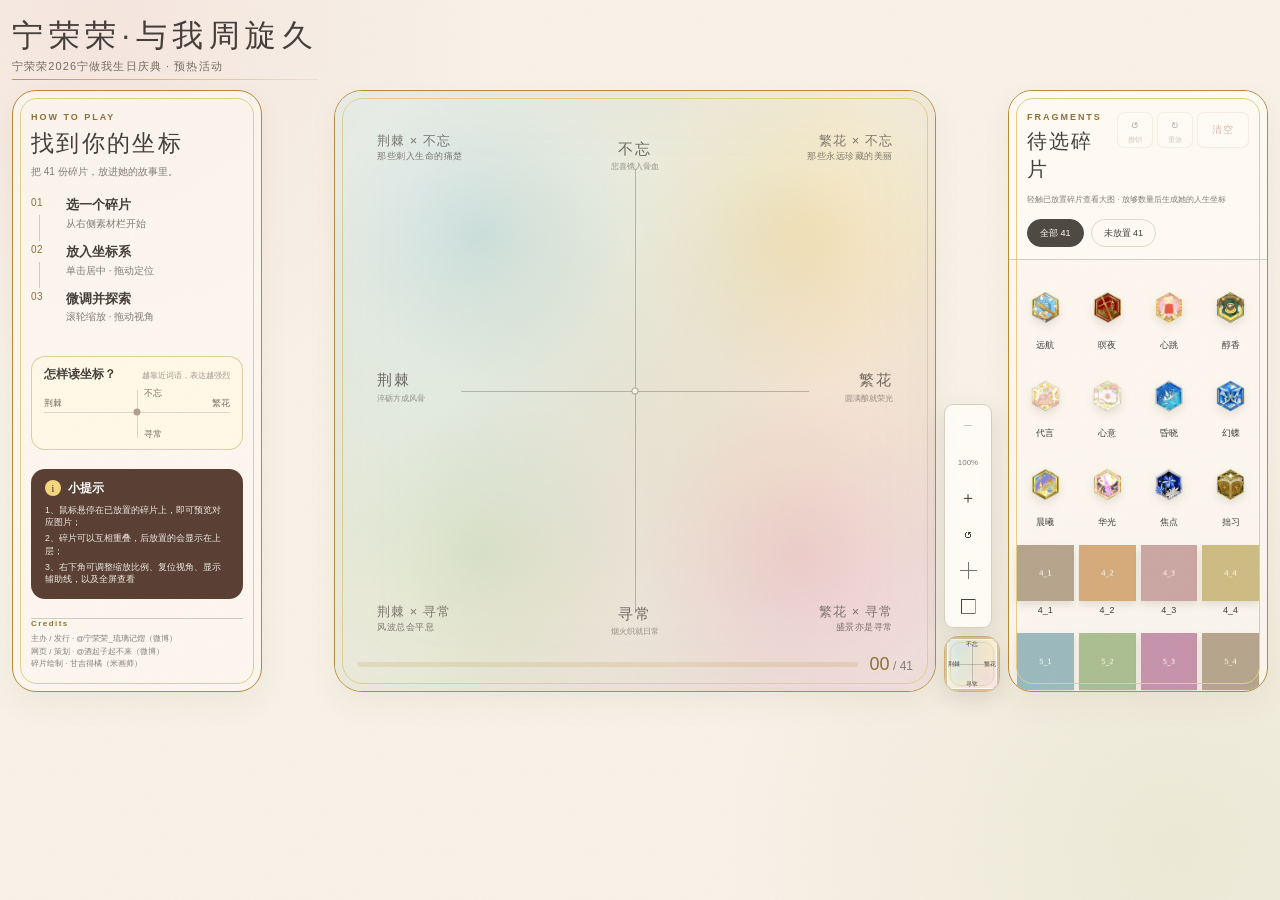
==== commit 6fdae136: "fix: 修复用户取消时关闭对话框的方法" ====
--- a/index.html
+++ b/index.html
@@ -211,7 +211,7 @@
 
   <noscript>请启用 JavaScript 后参与活动。</noscript>
   <script src="personality-results.js?v=20260728-11" defer></script>
-  <script src="share-card.js?v=20260814-14" defer></script>
+  <script src="share-card.js?v=20260814-15" defer></script>
   <script src="app.js?v=20260728-10" defer></script>
 </body>
 </html>
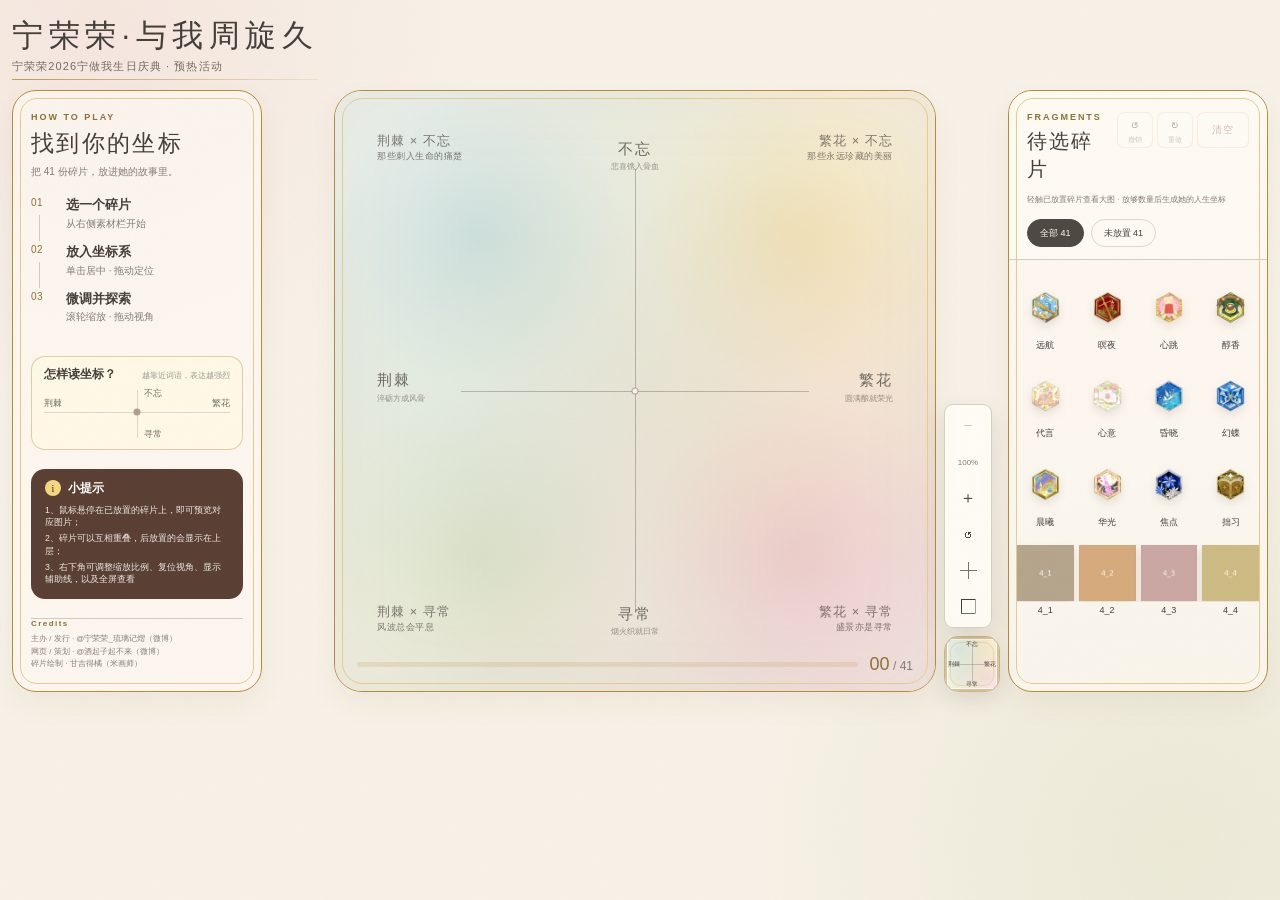
==== commit cf1e630a: "style: refine picker dialog and share signature" ====
--- a/index.html
+++ b/index.html
@@ -6,7 +6,7 @@
   <meta name="theme-color" content="#f8f2e8">
   <meta name="description" content="与我周旋久——宁荣荣2026宁做我生日庆典预热活动">
   <title>宁荣荣·与我周旋久</title>
-  <link rel="stylesheet" href="styles.css?v=20260728-07">
+  <link rel="stylesheet" href="styles.css?v=20260814-17">
   <link rel="stylesheet" href="fonts.css?v=20260724-01">
 </head>
 <body>
@@ -167,9 +167,9 @@
     <div class="dialog-card">
       <button class="user-id-close" id="userIdCloseBtn" type="button" aria-label="关闭 ID 输入">×</button>
       <p class="section-index">PICKER ID</p>
-      <h2>🎉碎片已捡拾成功</h2>
+      <h2 class="user-id-title"><span class="title-sparkle" aria-hidden="true">✦</span><span>碎片已捡拾成功</span></h2>
       <p class="user-id-subtitle">如果需要在结果页署名，请在下方留下你的 ID 信息</p>
-      <p class="user-id-prompt">本次捡拾者：<input type="text" id="userIdInput" class="user-id-input" placeholder="请输入你的 ID" maxlength="20" autocomplete="off"></p>
+      <div class="user-id-field"><label for="userIdInput">本次捡拾者</label><input type="text" id="userIdInput" class="user-id-input" placeholder="请输入你的 ID" maxlength="20" autocomplete="off"></div>
       <div class="dialog-actions">
         <button id="anonymousBtn" type="button"><span class="btn-main">不署名</span><span class="btn-sub">直接输出结果</span></button>
         <button id="confirmUserIdBtn" type="button"><span class="btn-main">确认 ID</span><span class="btn-sub">以此信息输出结果</span></button>
@@ -211,7 +211,7 @@
 
   <noscript>请启用 JavaScript 后参与活动。</noscript>
   <script src="personality-results.js?v=20260728-11" defer></script>
-  <script src="share-card.js?v=20260814-15" defer></script>
+  <script src="share-card.js?v=20260814-16" defer></script>
   <script src="app.js?v=20260728-10" defer></script>
 </body>
 </html>
--- a/styles.css
+++ b/styles.css
@@ -475,8 +475,10 @@
 
 .share-dialog { border: 0; padding: 0; background: transparent; width: min(430px, calc(100vw - 24px)); max-width: calc(100vw - 24px); max-height: min(94dvh, 860px); overflow: auto; }
 .confirm-dialog, .user-id-dialog { border: 0; padding: 0; background: transparent; max-width: calc(100vw - 32px); }
-.share-dialog::backdrop, .confirm-dialog::backdrop, .user-id-dialog::backdrop { background: rgba(63,55,47,.32); backdrop-filter: blur(3px); }
-.share-dialog.is-fallback-open, .confirm-dialog.is-fallback-open, .user-id-dialog.is-fallback-open { position: fixed; inset: 0; width: 100%; height: 100%; max-width: none; display: grid; place-items: center; background: rgba(63,55,47,.32); z-index: 1200; }
+.user-id-dialog { width: min(440px, calc(100vw - 32px)); overflow: visible; }
+.share-dialog::backdrop, .confirm-dialog::backdrop { background: rgba(63,55,47,.32); backdrop-filter: blur(3px); }
+.share-dialog.is-fallback-open, .confirm-dialog.is-fallback-open { position: fixed; inset: 0; width: 100%; height: 100%; max-width: none; display: grid; place-items: center; background: rgba(63,55,47,.32); z-index: 1200; }
+.user-id-dialog.is-fallback-open { position: fixed; inset: 0; width: 100%; height: 100%; max-width: none; display: grid; place-items: center; z-index: 1200; }
 .share-dialog-card { position: relative; width: 100%; padding: 0 0 16px; background: transparent; border: 0; border-radius: 0; box-shadow: none; text-align: center; }
 .share-close { position: absolute; top: 10px; right: 10px; z-index: 2; width: 34px; height: 34px; border: 0; border-radius: 50%; background: rgba(255, 250, 241, .86); color: var(--muted); box-shadow: 0 4px 14px rgba(55,46,34,.16); font-size: 22px; line-height: 1; }
 .share-preview { min-height: 320px; display: grid; place-items: center; background: transparent; overflow: visible; color: var(--muted); font-size: 12px; }
@@ -493,23 +495,319 @@
 .share-actions a:not([aria-disabled="true"]) { color: #fffaf1; background: #8e7137; border-color: #8e7137; }
 .share-actions a[aria-disabled="true"] { opacity: .42; pointer-events: none; }
 .share-help { margin: 12px 0 0; color: var(--muted); font-size: 10px; line-height: 1.7; }
-.dialog-card { position: relative; width: min(400px, calc(100vw - 32px)); padding: 32px; background: var(--paper-2); border: 1px solid rgba(141,112,57,.32); border-radius: 14px; box-shadow: var(--shadow); }
-.user-id-close { position: absolute; top: 10px; right: 10px; z-index: 2; width: 34px; height: 34px; border: 0; border-radius: 50%; background: rgba(255, 250, 241, .86); color: var(--muted); box-shadow: 0 4px 14px rgba(55,46,34,.16); font-size: 22px; line-height: 1; cursor: pointer; }
-.user-id-close:hover { background: rgba(255, 250, 241, 1); }
-.dialog-card h2 { font: 500 22px var(--sans); margin: 0 0 8px; }
-.user-id-subtitle { color: var(--muted); font: 400 14px var(--sans); margin: 0 0 16px; line-height: 1.6; }
+.dialog-card { position: relative; width: min(360px, calc(100vw - 32px)); padding: 28px; background: var(--paper-2); border: 1px solid rgba(141,112,57,.32); border-radius: 14px; box-shadow: var(--shadow); }
+.dialog-card h2 { font: 500 22px var(--sans); margin: 0 0 12px; }
 .dialog-card > p:not(.section-index) { color: var(--muted); font-size: 12px; line-height: 1.8; }
-.user-id-prompt { display: flex; align-items: center; gap: 8px; margin: 16px 0 0 !important; }
-.user-id-input { flex: 1; padding: 8px 12px; border: 1px solid var(--line); border-radius: 6px; background: var(--paper); color: var(--ink); font: 400 14px var(--sans); outline: none; transition: border-color .15s ease; }
-.user-id-input:focus { border-color: var(--accent); }
-.user-id-input::placeholder { color: var(--muted); }
 .dialog-actions { display: grid; grid-template-columns: 1fr 1fr; gap: 10px; margin-top: 22px; }
-.dialog-actions button { min-height: 56px; border: 1px solid var(--line); border-radius: 8px; background: transparent; display: flex; flex-direction: column; align-items: center; justify-content: center; padding: 6px 8px; gap: 2px; }
-.dialog-actions .btn-main { font-size: 15px; font-weight: 500; line-height: 1.3; }
-.dialog-actions .btn-sub { font-size: 11px; color: var(--muted); line-height: 1.3; }
+.dialog-actions button { min-height: 44px; border: 1px solid var(--line); border-radius: 8px; background: transparent; }
 .dialog-actions .danger { background: #8f554e; border-color: #8f554e; color: white; }
-.dialog-actions .danger .btn-sub { color: rgba(255,255,255,0.8); }
-.sr-only { position: absolute !important; width: 1px; height: 1px; padding: 0; margin: -1px; overflow: hidden; clip: rect(0,0,0,0); white-space: nowrap; border: 0; }
+/* User ID Dialog - scoped visual polish */
+.user-id-dialog::backdrop {
+  background: rgba(63, 55, 47, .26);
+  backdrop-filter: blur(6px);
+  -webkit-backdrop-filter: blur(6px);
+}
+
+.user-id-dialog.is-fallback-open {
+  background: rgba(63, 55, 47, .26);
+  backdrop-filter: blur(6px);
+  -webkit-backdrop-filter: blur(6px);
+}
+
+.user-id-dialog .dialog-card {
+  width: min(440px, calc(100vw - 32px));
+  padding: 36px 32px 32px;
+  background:
+    radial-gradient(circle at 18% 18%, rgb(var(--coord-q-lr-soft) / .16), transparent 44%),
+    radial-gradient(circle at 82% 18%, rgb(var(--coord-q-ur-soft) / .18), transparent 43%),
+    radial-gradient(circle at 18% 84%, rgb(var(--coord-q-ul-soft) / .14), transparent 45%),
+    radial-gradient(circle at 84% 86%, rgb(var(--coord-q-ll-soft) / .15), transparent 45%),
+    #fffaf1;
+  border: 1px solid rgba(141, 112, 57, .25);
+  border-radius: 24px;
+  box-shadow: 0 24px 70px rgba(68, 57, 42, .20);
+  color: var(--ink);
+  overflow: hidden;
+  text-align: left;
+}
+
+.user-id-dialog .section-index {
+  margin: 0 0 14px;
+  color: #8E7137;
+  font-size: 9px;
+  font-weight: 700;
+  line-height: 1.2;
+  letter-spacing: .28em;
+}
+
+.user-id-dialog .user-id-close {
+  position: absolute;
+  top: 13px;
+  right: 13px;
+  z-index: 2;
+  width: 36px;
+  height: 36px;
+  border: 1px solid rgba(141, 112, 57, .16);
+  border-radius: 50%;
+  background: rgba(255, 250, 241, .38);
+  color: rgba(69, 63, 58, .62);
+  font-size: 21px;
+  line-height: 1;
+  cursor: pointer;
+  display: grid;
+  place-items: center;
+  box-shadow: 0 6px 16px rgba(68, 57, 42, .06);
+  transition: background-color .16s ease, border-color .16s ease, color .16s ease, transform .16s ease, box-shadow .16s ease;
+}
+
+.user-id-dialog .user-id-close:hover {
+  background: rgba(189, 155, 85, .13);
+  border-color: rgba(141, 112, 57, .25);
+  color: var(--gold-deep);
+  box-shadow: 0 8px 20px rgba(68, 57, 42, .08);
+}
+
+.user-id-dialog .user-id-close:active {
+  transform: scale(.96);
+}
+
+.user-id-dialog .user-id-close:focus-visible {
+  outline: 2px solid rgba(189, 155, 85, .56);
+  outline-offset: 3px;
+  box-shadow: 0 0 0 5px rgba(189, 155, 85, .14);
+}
+
+.user-id-dialog .user-id-title {
+  display: flex;
+  align-items: center;
+  gap: 10px;
+  color: #453F3A;
+  font-size: 24px;
+  font-weight: 600;
+  line-height: 1.25;
+  letter-spacing: .01em;
+  margin: 0;
+}
+
+.user-id-dialog .title-sparkle {
+  flex: 0 0 auto;
+  color: #B48A3E;
+  font-size: 19px;
+  font-weight: 400;
+  line-height: 1;
+  opacity: .82;
+  transform: translateY(-1px);
+}
+
+.user-id-dialog p.user-id-subtitle {
+  max-width: 100%;
+  color: rgba(133, 125, 115, .86);
+  font-size: 14px;
+  font-weight: 400;
+  line-height: 1.65;
+  letter-spacing: 0;
+  margin: 14px 0 0;
+}
+
+.user-id-dialog .user-id-field {
+  display: grid;
+  gap: 8px;
+  width: 100%;
+  margin: 24px 0 0;
+}
+
+.user-id-dialog .user-id-field label {
+  color: rgba(133, 125, 115, .92);
+  font-size: 13px;
+  font-weight: 500;
+  line-height: 1.4;
+  letter-spacing: .06em;
+  margin: 0;
+}
+
+.user-id-dialog .user-id-input {
+  width: 100%;
+  min-width: 0;
+  box-sizing: border-box;
+  height: 48px;
+  padding: 0 16px;
+  border: 1px solid rgba(142, 113, 55, .28);
+  border-radius: 14px;
+  background: rgba(247, 241, 231, .72);
+  color: #453F3A;
+  font-size: 15px;
+  font-weight: 400;
+  line-height: 1.4;
+  font-family: var(--sans);
+  caret-color: #BD9B55;
+  outline: 2px solid transparent;
+  outline-offset: 2px;
+  box-shadow: none;
+  transition: border-color .18s ease, box-shadow .18s ease, background-color .18s ease;
+}
+
+.user-id-dialog .user-id-input:hover {
+  border-color: rgba(142, 113, 55, .42);
+  background: rgba(247, 241, 231, .86);
+}
+
+.user-id-dialog .user-id-input:focus,
+.user-id-dialog .user-id-input:focus-visible {
+  border-color: #BD9B55;
+  background: rgba(255, 250, 241, .94);
+  outline-color: rgba(189, 155, 85, .26);
+  box-shadow: 0 0 0 3px rgba(189, 155, 85, .12), 0 8px 20px rgba(93, 70, 32, .06);
+}
+
+.user-id-dialog .user-id-input::placeholder {
+  color: rgba(133, 125, 115, .56);
+  font-size: 15px;
+  font-weight: 400;
+  opacity: 1;
+}
+
+.user-id-dialog .dialog-actions {
+  display: grid;
+  grid-template-columns: minmax(0, .92fr) minmax(0, 1.08fr);
+  gap: 12px;
+  margin-top: 20px;
+}
+
+.user-id-dialog .dialog-actions button {
+  min-width: 0;
+  min-height: 56px;
+  border-radius: 16px;
+  display: flex;
+  flex-direction: column;
+  align-items: center;
+  justify-content: center;
+  padding: 8px 14px;
+  gap: 3px;
+  cursor: pointer;
+  font-family: var(--sans);
+  text-align: center;
+  transition: background-color .18s ease, border-color .18s ease, box-shadow .18s ease, transform .12s ease;
+}
+
+.user-id-dialog #anonymousBtn {
+  border: 1px solid rgba(185, 152, 93, .34);
+  background: rgba(255, 249, 240, .72);
+  color: #514A44;
+  box-shadow: 0 6px 16px rgba(103, 88, 68, .06);
+}
+
+.user-id-dialog #anonymousBtn:hover {
+  background: rgba(255, 249, 240, .96);
+  border-color: rgba(185, 152, 93, .52);
+  transform: translateY(-1px);
+}
+
+.user-id-dialog #anonymousBtn:active {
+  transform: translateY(1px);
+  box-shadow: 0 4px 12px rgba(103, 88, 68, .05);
+}
+
+.user-id-dialog #confirmUserIdBtn {
+  border: 1px solid #745A28;
+  background: #8E7137;
+  color: #FFF9ED;
+  box-shadow: 0 8px 20px rgba(96, 72, 30, .18), inset 0 1px 0 rgba(255, 249, 237, .20);
+}
+
+.user-id-dialog #confirmUserIdBtn:hover {
+  background: #82662F;
+  border-color: #6C5223;
+  box-shadow: 0 10px 24px rgba(96, 72, 30, .22), inset 0 1px 0 rgba(255, 249, 237, .22);
+  transform: translateY(-1px);
+}
+
+.user-id-dialog #confirmUserIdBtn:active {
+  background: #795E2B;
+  transform: translateY(1px);
+  box-shadow: 0 4px 12px rgba(96, 72, 30, .16), inset 0 1px 0 rgba(255, 249, 237, .14);
+}
+
+.user-id-dialog #anonymousBtn:focus-visible,
+.user-id-dialog #confirmUserIdBtn:focus-visible {
+  outline: 3px solid rgba(189, 155, 85, .34);
+  outline-offset: 3px;
+}
+
+.user-id-dialog .dialog-actions .btn-main {
+  font-size: 15px;
+  font-weight: 600;
+  line-height: 1.3;
+  letter-spacing: .02em;
+}
+
+.user-id-dialog #anonymousBtn .btn-main {
+  color: #514A44;
+}
+
+.user-id-dialog #confirmUserIdBtn .btn-main {
+  color: #FFF9ED;
+}
+
+.user-id-dialog .dialog-actions .btn-sub {
+  font-size: 11px;
+  font-weight: 400;
+  line-height: 1.35;
+  margin-top: 2px;
+}
+
+.user-id-dialog #anonymousBtn .btn-sub {
+  color: #857D73;
+}
+
+.user-id-dialog #confirmUserIdBtn .btn-sub {
+  color: rgba(255, 249, 237, .74);
+}
+
+@media (max-width: 480px) {
+  .user-id-dialog {
+    width: min(440px, calc(100vw - 24px));
+    max-width: calc(100vw - 24px);
+  }
+
+  .user-id-dialog .dialog-card {
+    width: 100%;
+    padding: 32px 24px 28px;
+    border-radius: 22px;
+  }
+
+  .user-id-dialog .user-id-close {
+    top: 12px;
+    right: 12px;
+  }
+
+  .user-id-dialog .dialog-actions .btn-sub {
+    font-size: 10px;
+  }
+}
+
+@media (max-width: 419px) {
+  .user-id-dialog {
+    width: calc(100vw - 20px);
+    max-width: calc(100vw - 20px);
+  }
+
+  .user-id-dialog .dialog-card {
+    padding: 28px 18px 24px;
+  }
+
+  .user-id-dialog .dialog-actions {
+    grid-template-columns: 1fr;
+  }
+
+  .user-id-dialog #confirmUserIdBtn {
+    order: 1;
+  }
+
+  .user-id-dialog #anonymousBtn {
+    order: 2;
+  }
+}
+
 .immersive-return { display: none; }
 
 body.is-immersive { overflow: hidden; }
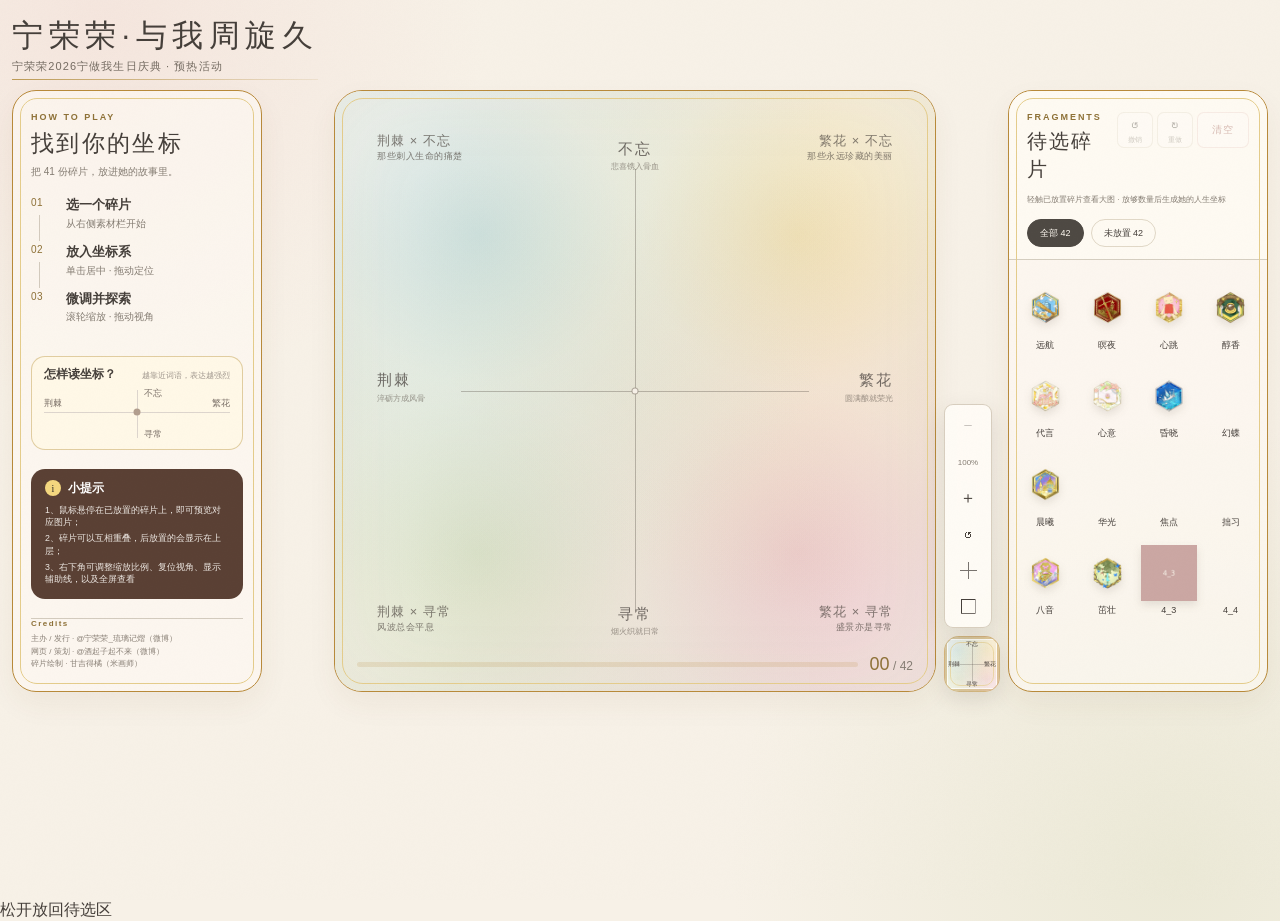
==== commit a65aa622: "fix: 辅助线改为固定位置，将每个象限分成四格" ====
--- a/index.html
+++ b/index.html
@@ -86,7 +86,9 @@
             <div class="axis axis-y" aria-hidden="true"></div>
             <div class="origin-mark" aria-hidden="true"></div>
             <div class="guide-line guide-line-x" id="guideLineX" aria-hidden="true"></div>
+            <div class="guide-line guide-line-x" id="guideLineX2" aria-hidden="true"></div>
             <div class="guide-line guide-line-y" id="guideLineY" aria-hidden="true"></div>
+            <div class="guide-line guide-line-y" id="guideLineY2" aria-hidden="true"></div>
             <div class="quadrant-label q-ul"><strong>荆棘 × 不忘</strong><span>那些刺入生命的痛楚</span></div>
             <div class="quadrant-label q-ur"><strong>繁花 × 不忘</strong><span>那些永远珍藏的美丽</span></div>
             <div class="quadrant-label q-ll"><strong>荆棘 × 寻常</strong><span>风波总会平息</span></div>
--- a/styles.css
+++ b/styles.css
@@ -475,10 +475,15 @@
 
 .share-dialog { border: 0; padding: 0; background: transparent; width: min(430px, calc(100vw - 24px)); max-width: calc(100vw - 24px); max-height: min(94dvh, 860px); overflow: auto; }
 .confirm-dialog, .user-id-dialog { border: 0; padding: 0; background: transparent; max-width: calc(100vw - 32px); }
+<<<<<<< HEAD
 .user-id-dialog { width: min(440px, calc(100vw - 32px)); overflow: visible; }
 .share-dialog::backdrop, .confirm-dialog::backdrop { background: rgba(63,55,47,.32); backdrop-filter: blur(3px); }
 .share-dialog.is-fallback-open, .confirm-dialog.is-fallback-open { position: fixed; inset: 0; width: 100%; height: 100%; max-width: none; display: grid; place-items: center; background: rgba(63,55,47,.32); z-index: 1200; }
 .user-id-dialog.is-fallback-open { position: fixed; inset: 0; width: 100%; height: 100%; max-width: none; display: grid; place-items: center; z-index: 1200; }
+=======
+.share-dialog::backdrop, .confirm-dialog::backdrop, .user-id-dialog::backdrop { background: rgba(63,55,47,.32); backdrop-filter: blur(3px); }
+.share-dialog.is-fallback-open, .confirm-dialog.is-fallback-open, .user-id-dialog.is-fallback-open { position: fixed; inset: 0; width: 100%; height: 100%; max-width: none; display: grid; place-items: center; background: rgba(63,55,47,.32); z-index: 1200; }
+>>>>>>> c02dfd8 (Restored to 'c1c2272f38c79c15ba134056948c9ff27cdf0891')
 .share-dialog-card { position: relative; width: 100%; padding: 0 0 16px; background: transparent; border: 0; border-radius: 0; box-shadow: none; text-align: center; }
 .share-close { position: absolute; top: 10px; right: 10px; z-index: 2; width: 34px; height: 34px; border: 0; border-radius: 50%; background: rgba(255, 250, 241, .86); color: var(--muted); box-shadow: 0 4px 14px rgba(55,46,34,.16); font-size: 22px; line-height: 1; }
 .share-preview { min-height: 320px; display: grid; place-items: center; background: transparent; overflow: visible; color: var(--muted); font-size: 12px; }
@@ -495,6 +500,7 @@
 .share-actions a:not([aria-disabled="true"]) { color: #fffaf1; background: #8e7137; border-color: #8e7137; }
 .share-actions a[aria-disabled="true"] { opacity: .42; pointer-events: none; }
 .share-help { margin: 12px 0 0; color: var(--muted); font-size: 10px; line-height: 1.7; }
+<<<<<<< HEAD
 .dialog-card { position: relative; width: min(360px, calc(100vw - 32px)); padding: 28px; background: var(--paper-2); border: 1px solid rgba(141,112,57,.32); border-radius: 14px; box-shadow: var(--shadow); }
 .dialog-card h2 { font: 500 22px var(--sans); margin: 0 0 12px; }
 .dialog-card > p:not(.section-index) { color: var(--muted); font-size: 12px; line-height: 1.8; }
@@ -808,6 +814,25 @@
   }
 }
 
+=======
+.dialog-card { position: relative; width: min(400px, calc(100vw - 32px)); padding: 32px; background: var(--paper-2); border: 1px solid rgba(141,112,57,.32); border-radius: 14px; box-shadow: var(--shadow); }
+.user-id-close { position: absolute; top: 10px; right: 10px; z-index: 2; width: 34px; height: 34px; border: 0; border-radius: 50%; background: rgba(255, 250, 241, .86); color: var(--muted); box-shadow: 0 4px 14px rgba(55,46,34,.16); font-size: 22px; line-height: 1; cursor: pointer; }
+.user-id-close:hover { background: rgba(255, 250, 241, 1); }
+.dialog-card h2 { font: 500 22px var(--sans); margin: 0 0 8px; }
+.user-id-subtitle { color: var(--muted); font: 400 14px var(--sans); margin: 0 0 16px; line-height: 1.6; }
+.dialog-card > p:not(.section-index) { color: var(--muted); font-size: 12px; line-height: 1.8; }
+.user-id-prompt { display: flex; align-items: center; gap: 8px; margin: 16px 0 0 !important; }
+.user-id-input { flex: 1; padding: 8px 12px; border: 1px solid var(--line); border-radius: 6px; background: var(--paper); color: var(--ink); font: 400 14px var(--sans); outline: none; transition: border-color .15s ease; }
+.user-id-input:focus { border-color: var(--accent); }
+.user-id-input::placeholder { color: var(--muted); }
+.dialog-actions { display: grid; grid-template-columns: 1fr 1fr; gap: 10px; margin-top: 22px; }
+.dialog-actions button { min-height: 56px; border: 1px solid var(--line); border-radius: 8px; background: transparent; display: flex; flex-direction: column; align-items: center; justify-content: center; padding: 6px 8px; gap: 2px; }
+.dialog-actions .btn-main { font-size: 15px; font-weight: 500; line-height: 1.3; }
+.dialog-actions .btn-sub { font-size: 11px; color: var(--muted); line-height: 1.3; }
+.dialog-actions .danger { background: #8f554e; border-color: #8f554e; color: white; }
+.dialog-actions .danger .btn-sub { color: rgba(255,255,255,0.8); }
+.sr-only { position: absolute !important; width: 1px; height: 1px; padding: 0; margin: -1px; overflow: hidden; clip: rect(0,0,0,0); white-space: nowrap; border: 0; }
+>>>>>>> c02dfd8 (Restored to 'c1c2272f38c79c15ba134056948c9ff27cdf0891')
 .immersive-return { display: none; }
 
 body.is-immersive { overflow: hidden; }
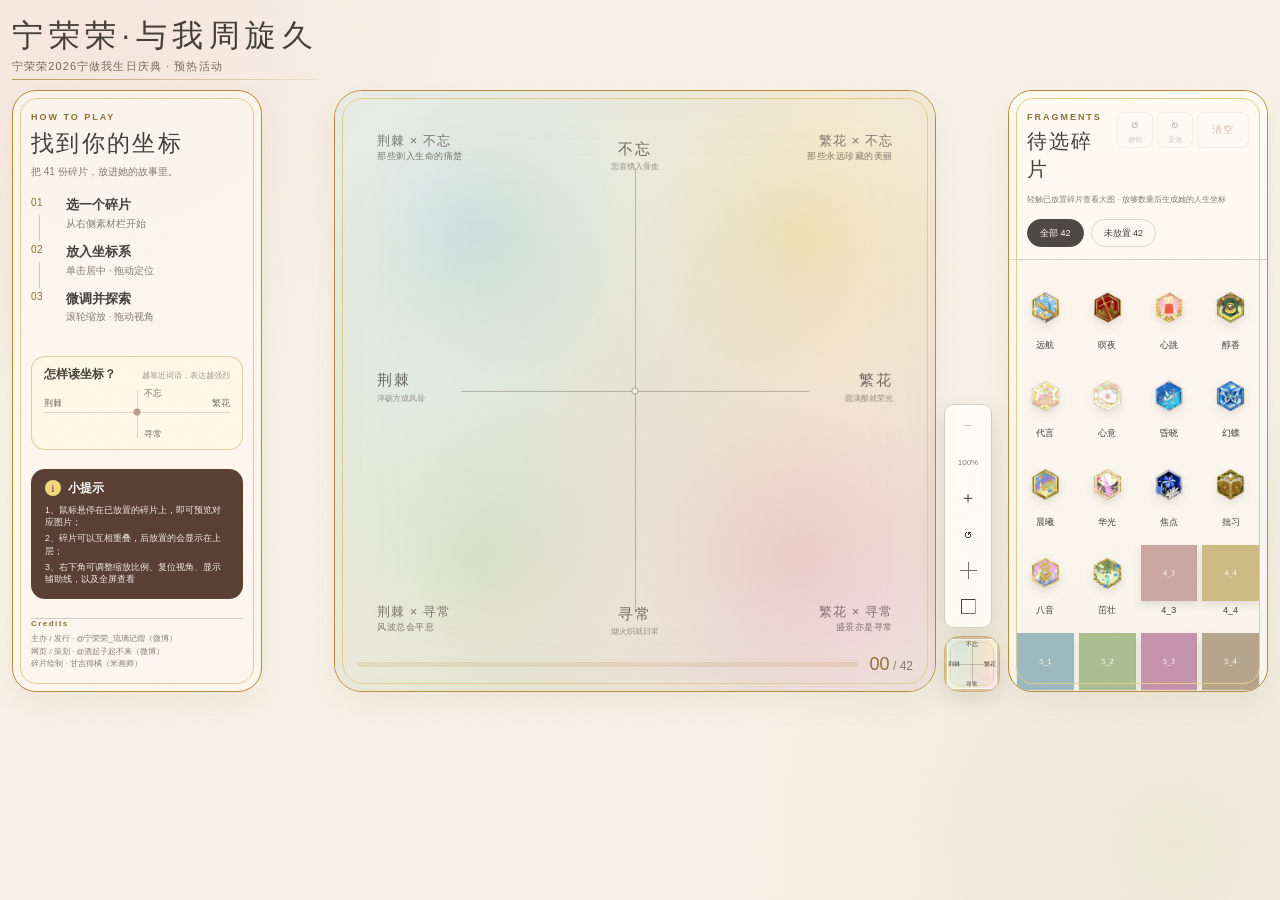
==== commit b8efe0fe: "fix: 删除左下角'松开放回待选区'提示文案及相关代码" ====
--- a/index.html
+++ b/index.html
@@ -145,7 +145,6 @@
             <button class="filter-btn" data-filter="unplaced" type="button" aria-pressed="false">未放置 <span id="unplacedCount">41</span></button>
           </div>
           <button class="share-trigger" id="shareTriggerBtn" type="button" hidden>生成她的人生坐标</button>
-          <div class="return-target" id="returnTarget" aria-hidden="true"><span>↓</span>松开放回待选区</div>
         </div>
         <div class="logo-scroll" id="logoScroll">
           <div class="logo-grid" id="logoGrid"></div>
@@ -160,7 +159,6 @@
   <div class="preview-popover" id="previewPopover" role="dialog" aria-label="碎片图片预览" hidden>
     <div id="previewMedia"></div>
   </div>
-  <div class="immersive-return" id="immersiveReturn" aria-hidden="true">松开放回待选区</div>
   <div class="drag-ghost" id="dragGhost" aria-hidden="true"></div>
   <div class="toast-stack" id="toastStack" aria-live="polite" aria-atomic="true"></div>
   <div class="sr-only" id="liveRegion" aria-live="polite"></div>
--- a/styles.css
+++ b/styles.css
@@ -407,9 +407,7 @@
 .filter-btn.is-active { background: #4e4943; color: #fffaf1; border-color: #4e4943; }
 .share-trigger { width: 100%; min-height: 34px; margin-top: 10px; border: 1px solid rgba(142,113,55,.42); border-radius: 999px; color: #fffaf1; background: linear-gradient(135deg, #9a7a3b, #7f6634); box-shadow: 0 10px 20px rgba(103,75,31,.12); font: 600 11px var(--sans); letter-spacing: .1em; }
 .share-trigger[hidden] { display: none; }
-.return-target { position: absolute; inset: 0; display: flex; align-items: center; justify-content: center; gap: 8px; color: #7d632f; background: rgba(250, 239, 205, .96); border: 2px dashed rgba(162, 124, 46, .64); opacity: 0; pointer-events: none; transition: opacity .15s; font: 500 13px var(--sans); }
-.library-panel.is-returning .return-target { opacity: 1; }
-.return-target.is-over { background: rgba(243, 222, 164, .98); }
+
 .logo-scroll { min-height: 0; flex: 1; overflow-y: auto; overscroll-behavior: contain; scrollbar-color: rgba(154,126,76,.45) transparent; scrollbar-width: thin; touch-action: pan-y; }
 .logo-grid { padding: 15px 8px 26px; display: grid; grid-template-columns: repeat(4, minmax(0, 1fr)); gap: 13px 5px; }
 .logo-card { appearance: none; border: 0; padding: 0; min-width: 0; background: transparent; text-align: center; cursor: grab; touch-action: pan-y; position: relative; user-select: none; -webkit-user-select: none; -webkit-touch-callout: none; }
@@ -833,7 +831,7 @@
 .dialog-actions .danger .btn-sub { color: rgba(255,255,255,0.8); }
 .sr-only { position: absolute !important; width: 1px; height: 1px; padding: 0; margin: -1px; overflow: hidden; clip: rect(0,0,0,0); white-space: nowrap; border: 0; }
 >>>>>>> c02dfd8 (Restored to 'c1c2272f38c79c15ba134056948c9ff27cdf0891')
-.immersive-return { display: none; }
+
 
 body.is-immersive { overflow: hidden; }
 body.is-immersive .app-shell { position: fixed; inset: 0; padding: 12px; background: var(--paper); }
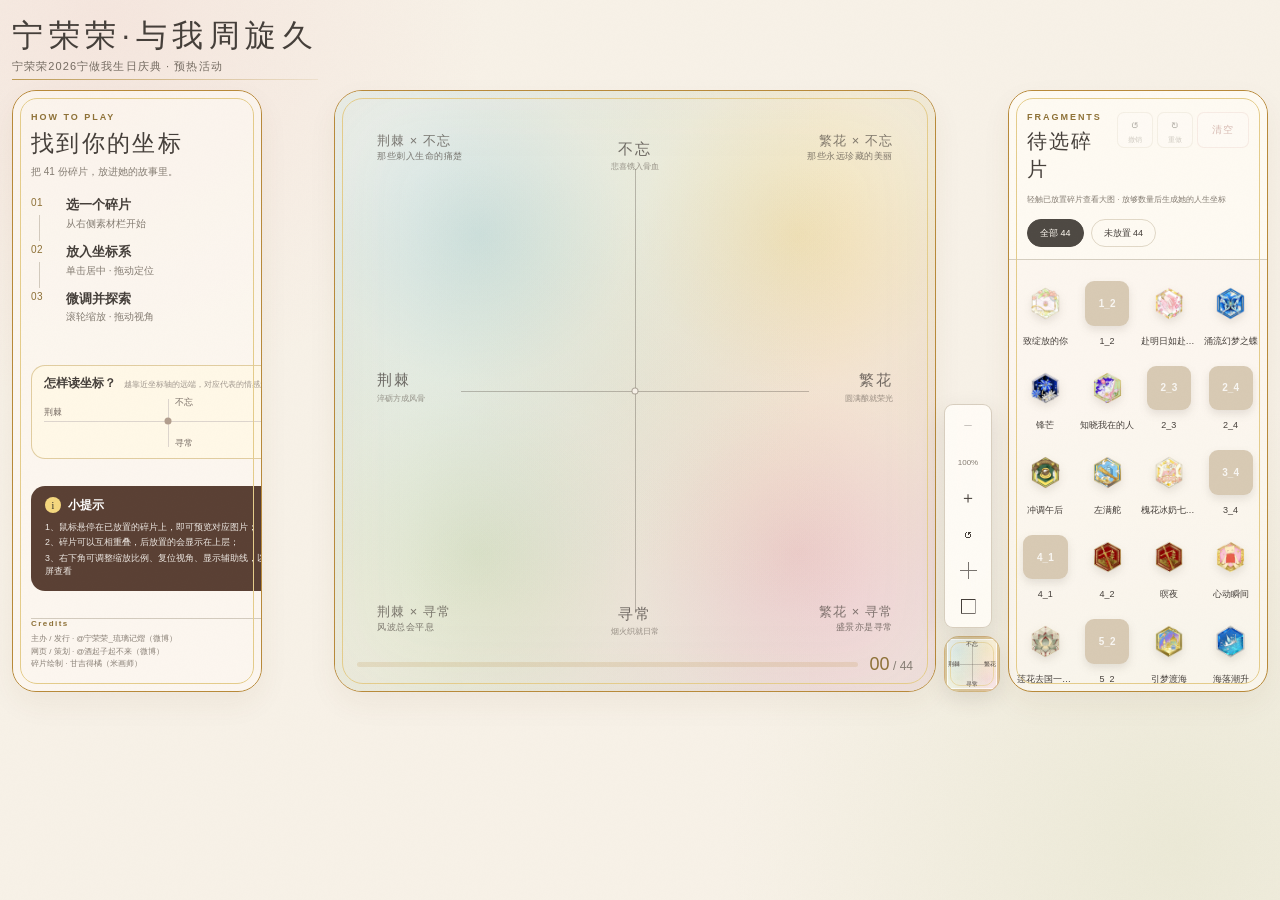
==== commit 9de6f07c: "chore: 坐标说明文案更新 (v1.10.3)" ====
--- a/index.html
+++ b/index.html
@@ -39,7 +39,7 @@
             </ol>
           </div>
           <div class="axis-legend">
-            <div class="axis-legend-head"><strong>怎样读坐标？</strong><span>越靠近词语，表达越强烈</span></div>
+            <div class="axis-legend-head"><strong>怎样读坐标？</strong><span>越靠近坐标轴的远端，对应代表的情感越强烈。</span></div>
             <div class="mini-axis" aria-hidden="true">
               <span class="mini-axis-line mini-axis-x"></span>
               <span class="mini-axis-line mini-axis-y"></span>
--- a/styles.css
+++ b/styles.css
@@ -415,7 +415,9 @@
 .logo-thumb { width: 100%; aspect-ratio: 1; display: grid; place-items: center; position: relative; filter: drop-shadow(0 4px 4px rgba(69,56,41,.12)); }
 .logo-thumb img { display: block; width: 100%; height: 100%; object-fit: contain; user-select: none; -webkit-user-select: none; -webkit-user-drag: none; -webkit-touch-callout: none; }
 .logo-thumb .placeholder-mark { width: 78%; height: 78%; border-radius: 9px; display: grid; place-items: center; color: rgba(255,255,255,.82); font: 600 10px var(--sans); }
-.logo-card > span { display: block; overflow: hidden; margin-top: 4px; font: 500 9px/1.2 var(--sans); white-space: nowrap; text-overflow: ellipsis; }
+.logo-card > .fragment-name { display: block; overflow: hidden; margin-top: 4px; font: 500 9px/1.2 var(--sans); white-space: nowrap; text-overflow: ellipsis; }
+.logo-card > .fragment-name .fragment-name-line1, .logo-card > .fragment-name .fragment-name-line2 { display: block; }
+.logo-card > .fragment-name .fragment-name-line2 { margin-top: 1px; }
 .logo-card.is-placed { opacity: .5; }
 .logo-card.is-placed .logo-thumb::after { content: "已放置"; position: absolute; inset: auto 0 1px; margin: auto; width: max-content; color: white; background: rgba(75,68,61,.78); padding: 2px 5px; border-radius: 6px; font-size: 6px; }
 .logo-card.is-focused .logo-thumb { filter: drop-shadow(0 0 5px rgba(166,124,43,.7)); }
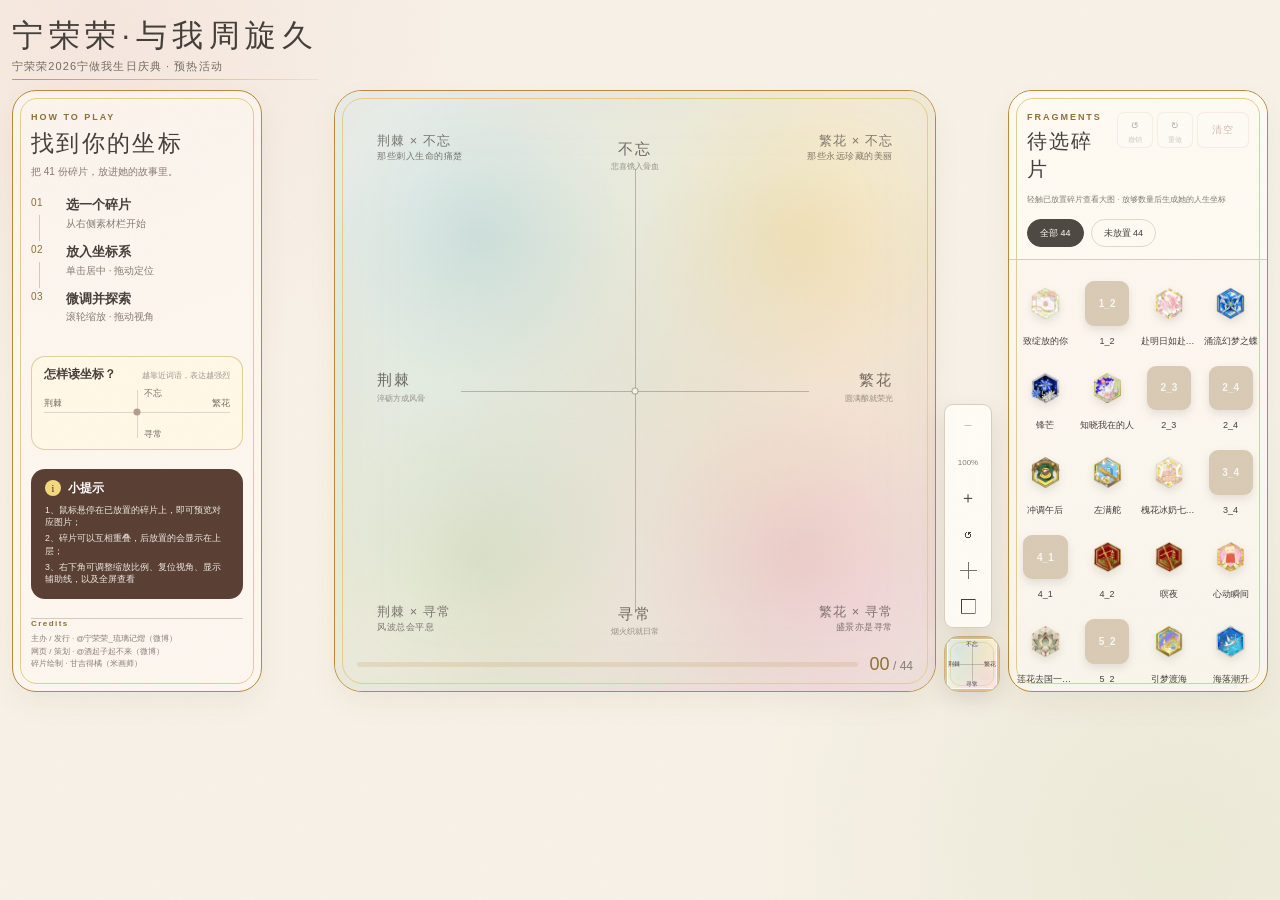
==== commit 12671dda: "Restored to '0e46442eecb4e24e72b21fd3b170f07fc4730ab5' Coze-Restored-To: '0e46442eecb4e24e72b21fd3b1" ====
--- a/index.html
+++ b/index.html
@@ -39,7 +39,7 @@
             </ol>
           </div>
           <div class="axis-legend">
-            <div class="axis-legend-head"><strong>怎样读坐标？</strong><span>越靠近坐标轴的远端，对应代表的情感越强烈。</span></div>
+            <div class="axis-legend-head"><strong>怎样读坐标？</strong><span>越靠近词语，表达越强烈</span></div>
             <div class="mini-axis" aria-hidden="true">
               <span class="mini-axis-line mini-axis-x"></span>
               <span class="mini-axis-line mini-axis-y"></span>
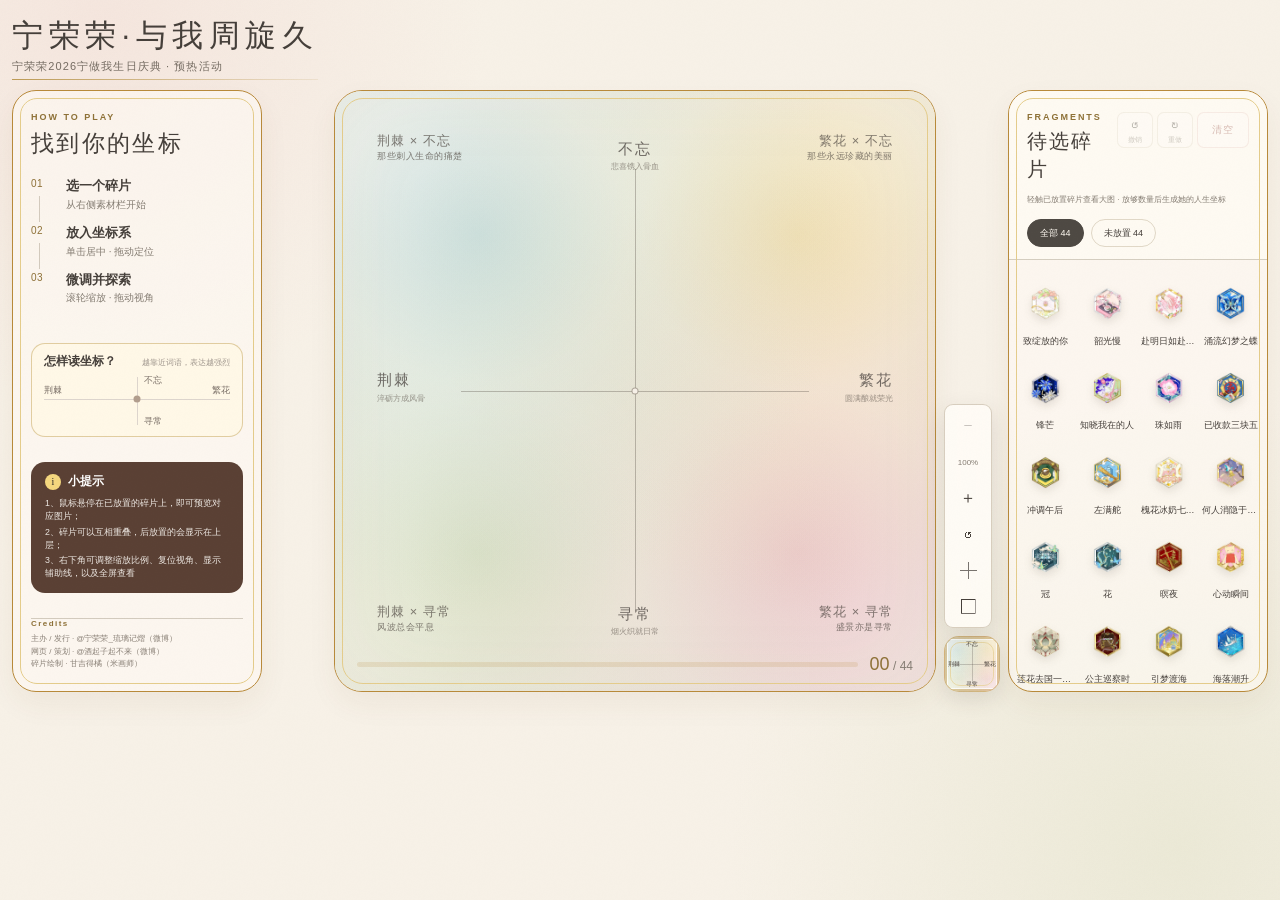
==== commit 2b778ba1: "chore: 删除引导区文案'把 41 份碎片，放进她的故事里。'" ====
--- a/index.html
+++ b/index.html
@@ -31,7 +31,6 @@
           <div class="guide-primary">
             <p class="section-index">HOW TO PLAY</p>
             <h2>找到你的坐标</h2>
-            <p class="guide-intro">把 41 份碎片，放进她的故事里。</p>
             <ol class="steps">
               <li><b>选一个碎片</b><span>从右侧素材栏开始</span></li>
               <li><b>放入坐标系</b><span>单击居中 · 拖动定位</span></li>
--- a/styles.css
+++ b/styles.css
@@ -475,15 +475,10 @@
 
 .share-dialog { border: 0; padding: 0; background: transparent; width: min(430px, calc(100vw - 24px)); max-width: calc(100vw - 24px); max-height: min(94dvh, 860px); overflow: auto; }
 .confirm-dialog, .user-id-dialog { border: 0; padding: 0; background: transparent; max-width: calc(100vw - 32px); }
-<<<<<<< HEAD
 .user-id-dialog { width: min(440px, calc(100vw - 32px)); overflow: visible; }
 .share-dialog::backdrop, .confirm-dialog::backdrop { background: rgba(63,55,47,.32); backdrop-filter: blur(3px); }
 .share-dialog.is-fallback-open, .confirm-dialog.is-fallback-open { position: fixed; inset: 0; width: 100%; height: 100%; max-width: none; display: grid; place-items: center; background: rgba(63,55,47,.32); z-index: 1200; }
 .user-id-dialog.is-fallback-open { position: fixed; inset: 0; width: 100%; height: 100%; max-width: none; display: grid; place-items: center; z-index: 1200; }
-=======
-.share-dialog::backdrop, .confirm-dialog::backdrop, .user-id-dialog::backdrop { background: rgba(63,55,47,.32); backdrop-filter: blur(3px); }
-.share-dialog.is-fallback-open, .confirm-dialog.is-fallback-open, .user-id-dialog.is-fallback-open { position: fixed; inset: 0; width: 100%; height: 100%; max-width: none; display: grid; place-items: center; background: rgba(63,55,47,.32); z-index: 1200; }
->>>>>>> c02dfd8 (Restored to 'c1c2272f38c79c15ba134056948c9ff27cdf0891')
 .share-dialog-card { position: relative; width: 100%; padding: 0 0 16px; background: transparent; border: 0; border-radius: 0; box-shadow: none; text-align: center; }
 .share-close { position: absolute; top: 10px; right: 10px; z-index: 2; width: 34px; height: 34px; border: 0; border-radius: 50%; background: rgba(255, 250, 241, .86); color: var(--muted); box-shadow: 0 4px 14px rgba(55,46,34,.16); font-size: 22px; line-height: 1; }
 .share-preview { min-height: 320px; display: grid; place-items: center; background: transparent; overflow: visible; color: var(--muted); font-size: 12px; }
@@ -500,7 +495,6 @@
 .share-actions a:not([aria-disabled="true"]) { color: #fffaf1; background: #8e7137; border-color: #8e7137; }
 .share-actions a[aria-disabled="true"] { opacity: .42; pointer-events: none; }
 .share-help { margin: 12px 0 0; color: var(--muted); font-size: 10px; line-height: 1.7; }
-<<<<<<< HEAD
 .dialog-card { position: relative; width: min(360px, calc(100vw - 32px)); padding: 28px; background: var(--paper-2); border: 1px solid rgba(141,112,57,.32); border-radius: 14px; box-shadow: var(--shadow); }
 .dialog-card h2 { font: 500 22px var(--sans); margin: 0 0 12px; }
 .dialog-card > p:not(.section-index) { color: var(--muted); font-size: 12px; line-height: 1.8; }
@@ -814,25 +808,7 @@
   }
 }
 
-=======
-.dialog-card { position: relative; width: min(400px, calc(100vw - 32px)); padding: 32px; background: var(--paper-2); border: 1px solid rgba(141,112,57,.32); border-radius: 14px; box-shadow: var(--shadow); }
-.user-id-close { position: absolute; top: 10px; right: 10px; z-index: 2; width: 34px; height: 34px; border: 0; border-radius: 50%; background: rgba(255, 250, 241, .86); color: var(--muted); box-shadow: 0 4px 14px rgba(55,46,34,.16); font-size: 22px; line-height: 1; cursor: pointer; }
-.user-id-close:hover { background: rgba(255, 250, 241, 1); }
-.dialog-card h2 { font: 500 22px var(--sans); margin: 0 0 8px; }
-.user-id-subtitle { color: var(--muted); font: 400 14px var(--sans); margin: 0 0 16px; line-height: 1.6; }
-.dialog-card > p:not(.section-index) { color: var(--muted); font-size: 12px; line-height: 1.8; }
-.user-id-prompt { display: flex; align-items: center; gap: 8px; margin: 16px 0 0 !important; }
-.user-id-input { flex: 1; padding: 8px 12px; border: 1px solid var(--line); border-radius: 6px; background: var(--paper); color: var(--ink); font: 400 14px var(--sans); outline: none; transition: border-color .15s ease; }
-.user-id-input:focus { border-color: var(--accent); }
-.user-id-input::placeholder { color: var(--muted); }
-.dialog-actions { display: grid; grid-template-columns: 1fr 1fr; gap: 10px; margin-top: 22px; }
-.dialog-actions button { min-height: 56px; border: 1px solid var(--line); border-radius: 8px; background: transparent; display: flex; flex-direction: column; align-items: center; justify-content: center; padding: 6px 8px; gap: 2px; }
-.dialog-actions .btn-main { font-size: 15px; font-weight: 500; line-height: 1.3; }
-.dialog-actions .btn-sub { font-size: 11px; color: var(--muted); line-height: 1.3; }
-.dialog-actions .danger { background: #8f554e; border-color: #8f554e; color: white; }
-.dialog-actions .danger .btn-sub { color: rgba(255,255,255,0.8); }
 .sr-only { position: absolute !important; width: 1px; height: 1px; padding: 0; margin: -1px; overflow: hidden; clip: rect(0,0,0,0); white-space: nowrap; border: 0; }
->>>>>>> c02dfd8 (Restored to 'c1c2272f38c79c15ba134056948c9ff27cdf0891')
 
 
 body.is-immersive { overflow: hidden; }
